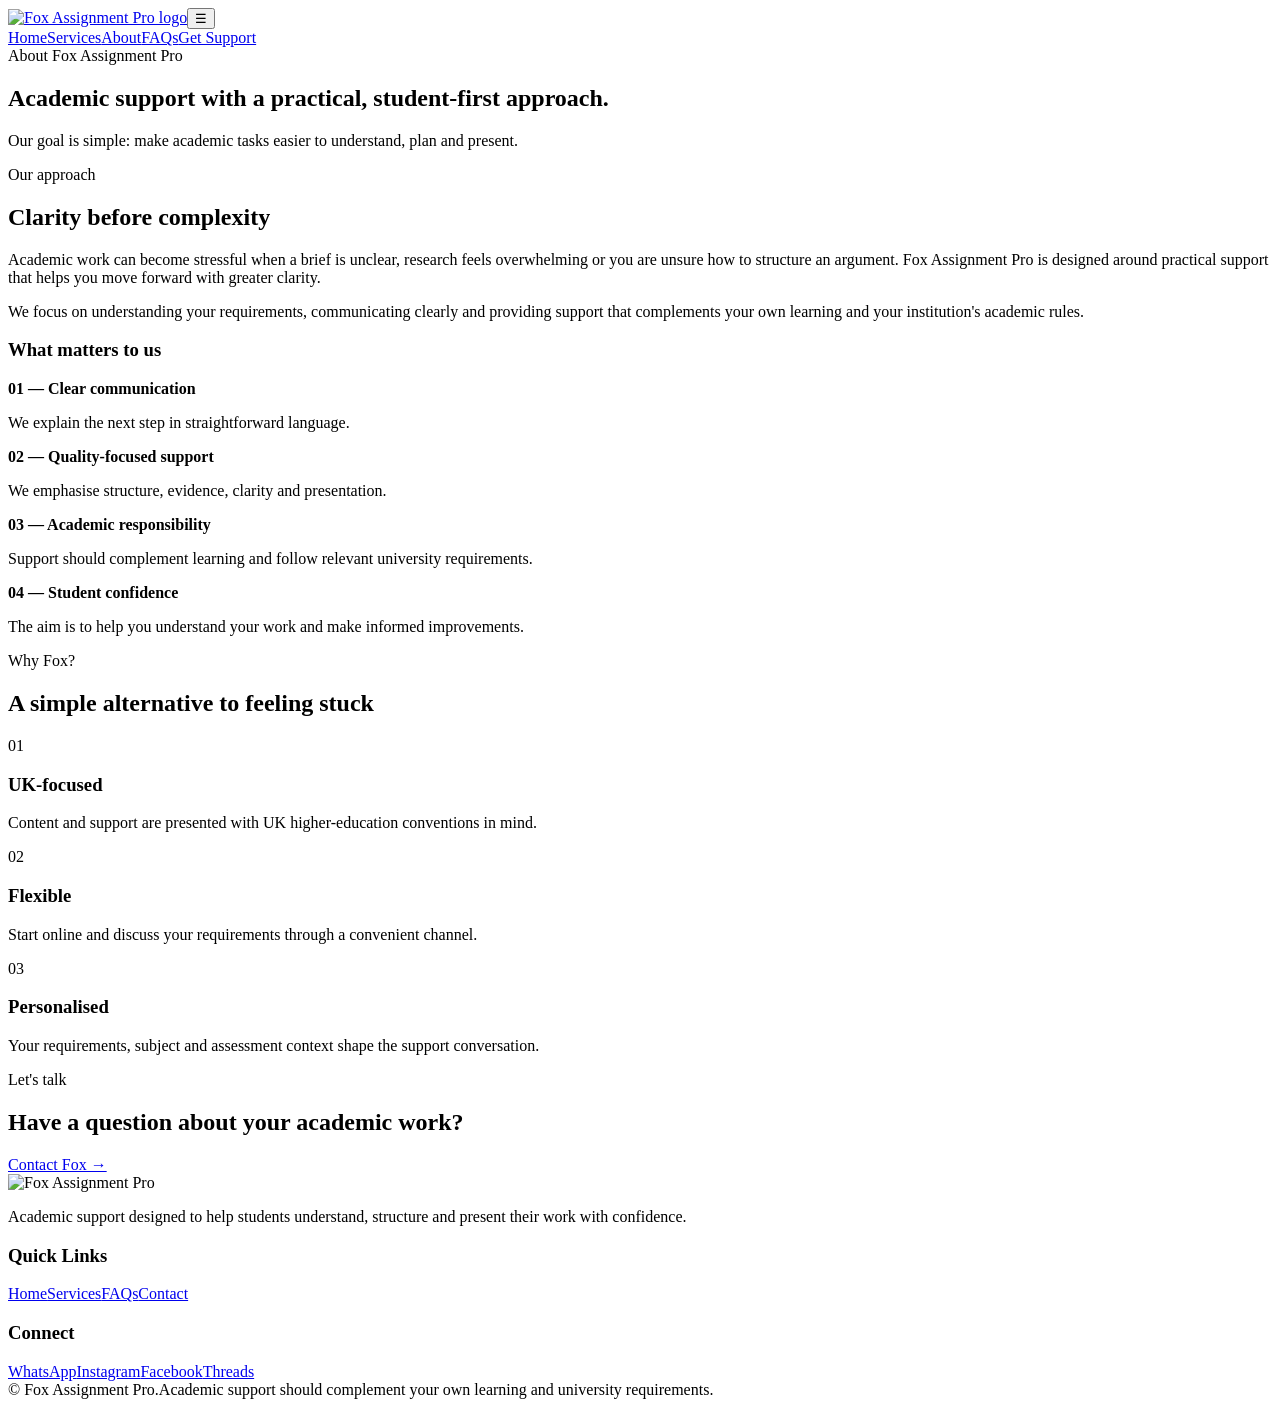
==== about.html @ f46fe5ba "Add files via upload" ====
<!DOCTYPE html>
<html lang="en-GB">
<head><meta charset="UTF-8"><meta name="viewport" content="width=device-width, initial-scale=1.0"><meta name="description" content="About Fox Assignment Pro."><title>About | Fox Assignment Pro</title><link rel="stylesheet" href="css/style.css"></head>
<body>
<header class="site-header"><div class="container nav-wrap"><a class="brand" href="index.html"><img src="images/logo.png" alt="Fox Assignment Pro logo"></a><button class="menu-toggle" aria-label="Open navigation" aria-expanded="false">☰</button><nav class="nav"><a href="index.html">Home</a><a href="services.html">Services</a><a class="active" href="about.html">About</a><a href="faq.html">FAQs</a><a class="nav-cta" href="contact.html">Get Support</a></nav></div></header>
<main>
<section class="page-hero"><div class="container"><span class="eyebrow">About Fox Assignment Pro</span><h1>Academic support with a practical, student-first approach.</h1><p>Our goal is simple: make academic tasks easier to understand, plan and present.</p></div></section>
<section class="section section-light"><div class="container two-col about-copy"><div><span class="eyebrow">Our approach</span><h2>Clarity before complexity</h2><p>Academic work can become stressful when a brief is unclear, research feels overwhelming or you are unsure how to structure an argument. Fox Assignment Pro is designed around practical support that helps you move forward with greater clarity.</p><p>We focus on understanding your requirements, communicating clearly and providing support that complements your own learning and your institution's academic rules.</p></div><div class="values-card"><h3>What matters to us</h3><div><strong>01 — Clear communication</strong><p>We explain the next step in straightforward language.</p></div><div><strong>02 — Quality-focused support</strong><p>We emphasise structure, evidence, clarity and presentation.</p></div><div><strong>03 — Academic responsibility</strong><p>Support should complement learning and follow relevant university requirements.</p></div><div><strong>04 — Student confidence</strong><p>The aim is to help you understand your work and make informed improvements.</p></div></div></div></section>
<section class="section"><div class="container"><div class="section-heading center"><span class="eyebrow">Why Fox?</span><h2>A simple alternative to feeling stuck</h2></div><div class="feature-grid"><div><span>01</span><h3>UK-focused</h3><p>Content and support are presented with UK higher-education conventions in mind.</p></div><div><span>02</span><h3>Flexible</h3><p>Start online and discuss your requirements through a convenient channel.</p></div><div><span>03</span><h3>Personalised</h3><p>Your requirements, subject and assessment context shape the support conversation.</p></div></div></div></section>
<section class="cta-section"><div class="container cta-inner"><div><span class="eyebrow">Let's talk</span><h2>Have a question about your academic work?</h2></div><a class="btn btn-light" href="contact.html">Contact Fox →</a></div></section>
</main>
<footer class="footer"><div class="container footer-grid"><div><img class="footer-logo" src="images/logo.png" alt="Fox Assignment Pro"><p>Academic support designed to help students understand, structure and present their work with confidence.</p></div><div><h3>Quick Links</h3><a href="index.html">Home</a><a href="services.html">Services</a><a href="faq.html">FAQs</a><a href="contact.html">Contact</a></div><div><h3>Connect</h3><a href="https://wa.me/447916691104" target="_blank" rel="noopener">WhatsApp</a><a href="https://www.instagram.com/foxassignmentpro1/" target="_blank" rel="noopener">Instagram</a><a href="https://www.facebook.com/profile.php?id=61591156565168&sk=about" target="_blank" rel="noopener">Facebook</a><a href="https://www.threads.com/@foxassignmentpro1" target="_blank" rel="noopener">Threads</a></div></div><div class="container footer-bottom"><span>© <span id="year"></span> Fox Assignment Pro.</span><span>Academic support should complement your own learning and university requirements.</span></div></footer>
<script src="js/script.js"></script></body></html>
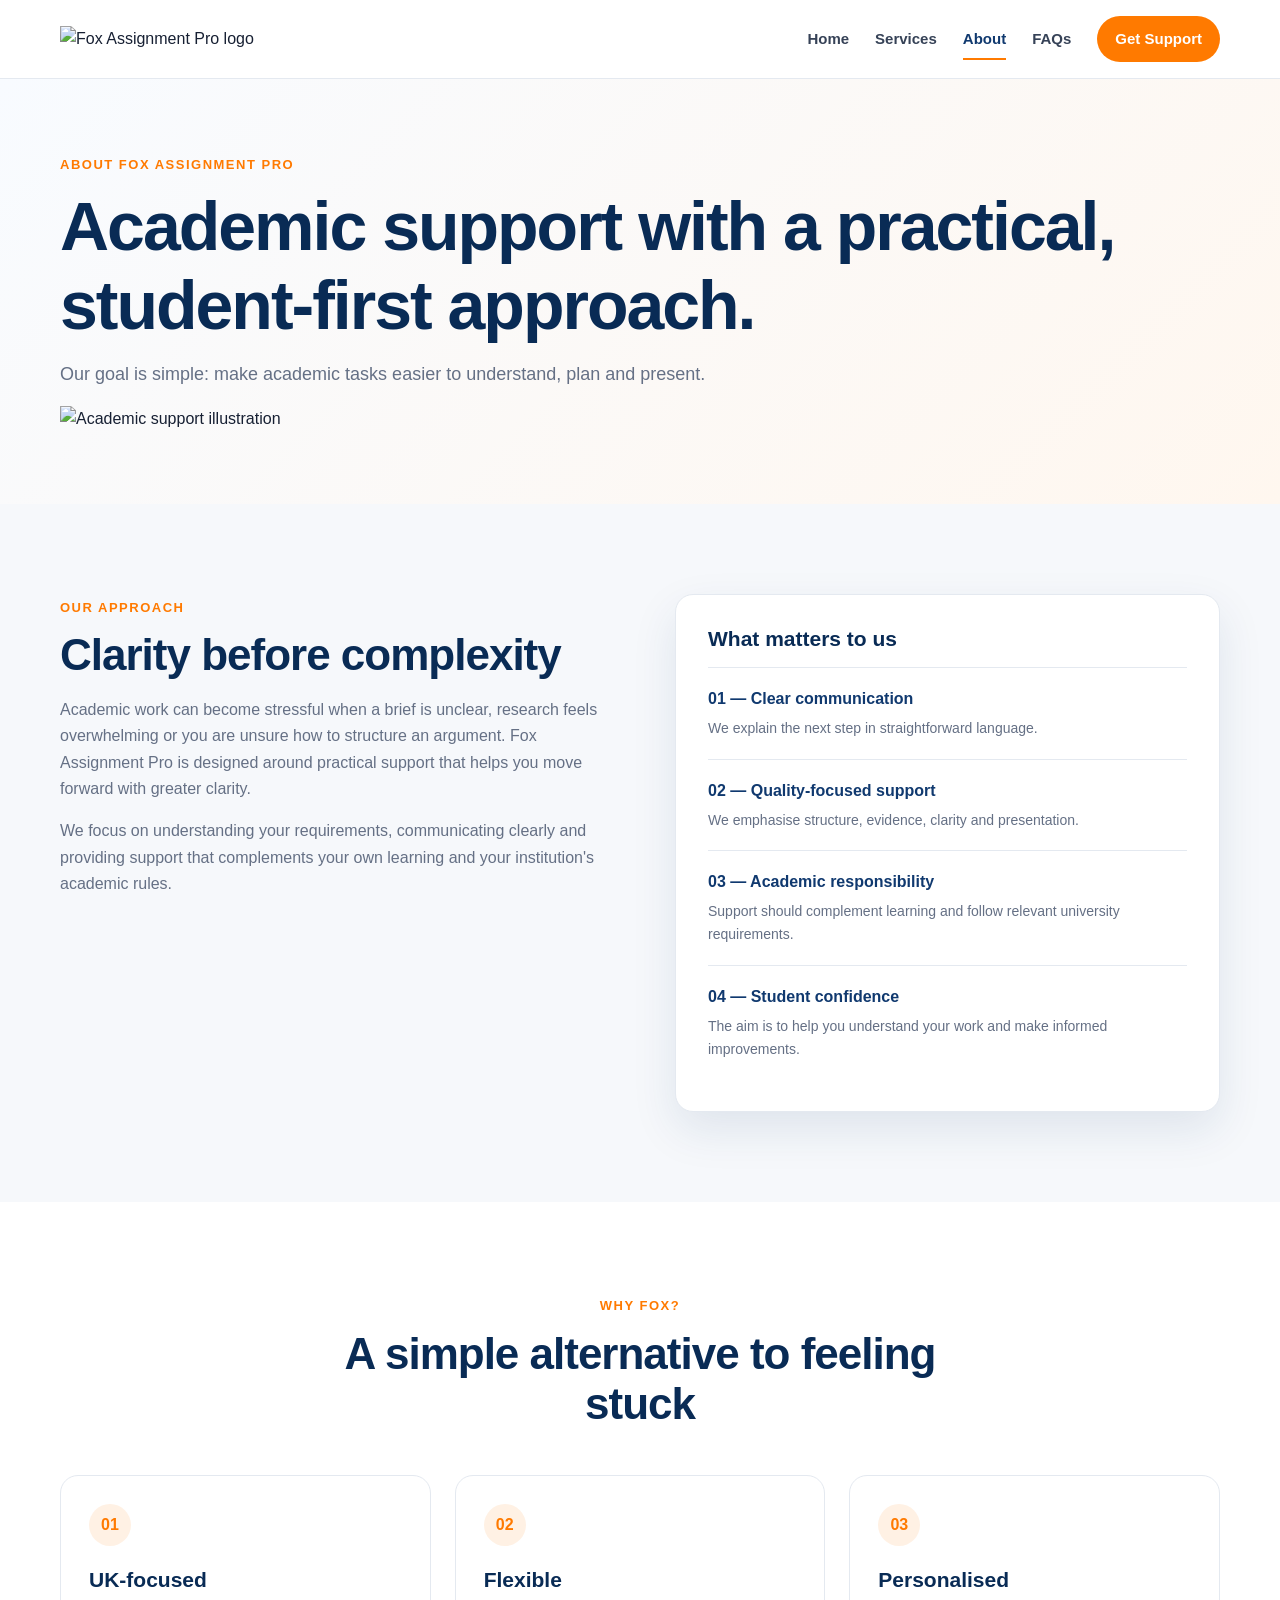
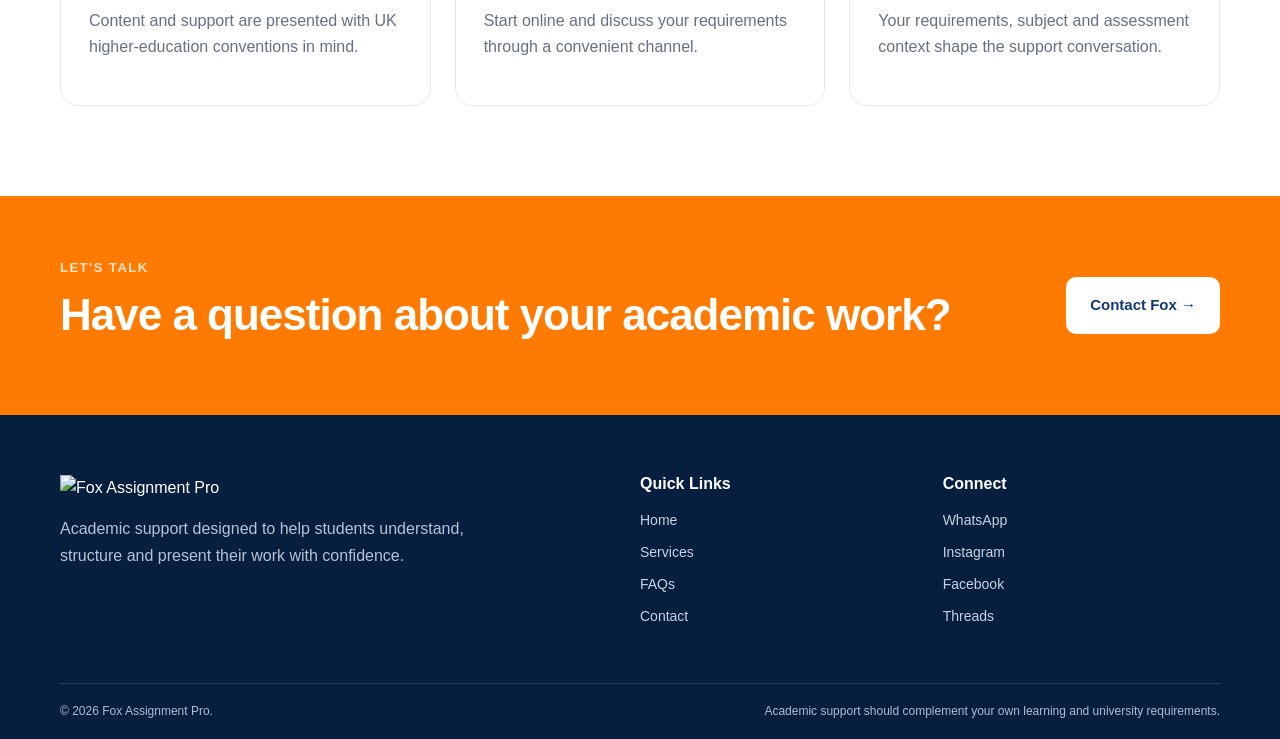
==== commit acd239f8: "Update about.html" ====
--- a/about.html
+++ b/about.html
@@ -4,10 +4,10 @@
 <body>
 <header class="site-header"><div class="container nav-wrap"><a class="brand" href="index.html"><img src="images/logo.png" alt="Fox Assignment Pro logo"></a><button class="menu-toggle" aria-label="Open navigation" aria-expanded="false">☰</button><nav class="nav"><a href="index.html">Home</a><a href="services.html">Services</a><a class="active" href="about.html">About</a><a href="faq.html">FAQs</a><a class="nav-cta" href="contact.html">Get Support</a></nav></div></header>
 <main>
-<section class="page-hero"><div class="container"><span class="eyebrow">About Fox Assignment Pro</span><h1>Academic support with a practical, student-first approach.</h1><p>Our goal is simple: make academic tasks easier to understand, plan and present.</p></div></section>
+<section class="page-hero"><div class="container page-hero-grid"><div><span class="eyebrow">About Fox Assignment Pro</span><h1>Academic support with a practical, student-first approach.</h1><p>Our goal is simple: make academic tasks easier to understand, plan and present.</p></div><div class="hero-visual"><img src="images/about-hero.jpg" alt="Academic support illustration"></div></div></section>
 <section class="section section-light"><div class="container two-col about-copy"><div><span class="eyebrow">Our approach</span><h2>Clarity before complexity</h2><p>Academic work can become stressful when a brief is unclear, research feels overwhelming or you are unsure how to structure an argument. Fox Assignment Pro is designed around practical support that helps you move forward with greater clarity.</p><p>We focus on understanding your requirements, communicating clearly and providing support that complements your own learning and your institution's academic rules.</p></div><div class="values-card"><h3>What matters to us</h3><div><strong>01 — Clear communication</strong><p>We explain the next step in straightforward language.</p></div><div><strong>02 — Quality-focused support</strong><p>We emphasise structure, evidence, clarity and presentation.</p></div><div><strong>03 — Academic responsibility</strong><p>Support should complement learning and follow relevant university requirements.</p></div><div><strong>04 — Student confidence</strong><p>The aim is to help you understand your work and make informed improvements.</p></div></div></div></section>
 <section class="section"><div class="container"><div class="section-heading center"><span class="eyebrow">Why Fox?</span><h2>A simple alternative to feeling stuck</h2></div><div class="feature-grid"><div><span>01</span><h3>UK-focused</h3><p>Content and support are presented with UK higher-education conventions in mind.</p></div><div><span>02</span><h3>Flexible</h3><p>Start online and discuss your requirements through a convenient channel.</p></div><div><span>03</span><h3>Personalised</h3><p>Your requirements, subject and assessment context shape the support conversation.</p></div></div></div></section>
 <section class="cta-section"><div class="container cta-inner"><div><span class="eyebrow">Let's talk</span><h2>Have a question about your academic work?</h2></div><a class="btn btn-light" href="contact.html">Contact Fox →</a></div></section>
 </main>
 <footer class="footer"><div class="container footer-grid"><div><img class="footer-logo" src="images/logo.png" alt="Fox Assignment Pro"><p>Academic support designed to help students understand, structure and present their work with confidence.</p></div><div><h3>Quick Links</h3><a href="index.html">Home</a><a href="services.html">Services</a><a href="faq.html">FAQs</a><a href="contact.html">Contact</a></div><div><h3>Connect</h3><a href="https://wa.me/447916691104" target="_blank" rel="noopener">WhatsApp</a><a href="https://www.instagram.com/foxassignmentpro1/" target="_blank" rel="noopener">Instagram</a><a href="https://www.facebook.com/profile.php?id=61591156565168&sk=about" target="_blank" rel="noopener">Facebook</a><a href="https://www.threads.com/@foxassignmentpro1" target="_blank" rel="noopener">Threads</a></div></div><div class="container footer-bottom"><span>© <span id="year"></span> Fox Assignment Pro.</span><span>Academic support should complement your own learning and university requirements.</span></div></footer>
-<script src="js/script.js"></script></body></html>+<script src="js/script.js"></script></body></html>
--- a/css/style.css
+++ b/css/style.css
@@ -0,0 +1,145 @@
+:root{
+  --navy:#10396f;
+  --navy-dark:#092b55;
+  --orange:#ff7a00;
+  --orange-light:#fff1e4;
+  --text:#172033;
+  --muted:#657085;
+  --bg:#ffffff;
+  --light:#f6f8fb;
+  --border:#e4e9f0;
+  --shadow:0 18px 45px rgba(16,57,111,.10);
+  --radius:18px;
+  --container:1160px;
+}
+*{box-sizing:border-box}
+html{scroll-behavior:smooth}
+body{margin:0;font-family:Arial,Helvetica,sans-serif;color:var(--text);background:var(--bg);line-height:1.65}
+a{color:inherit;text-decoration:none}
+.container{width:min(var(--container),calc(100% - 40px));margin:auto}
+.site-header{position:sticky;top:0;z-index:50;background:rgba(255,255,255,.96);backdrop-filter:blur(10px);border-bottom:1px solid var(--border)}
+.nav-wrap{height:78px;display:flex;align-items:center;justify-content:space-between;gap:30px}
+.brand img{display:block;width:210px;height:auto;max-height:62px;object-fit:contain}
+.nav{display:flex;align-items:center;gap:26px;font-size:15px;font-weight:700}
+.nav a{color:#364257;position:relative}
+.nav a:hover,.nav a.active{color:var(--navy)}
+.nav a.active:after{content:"";position:absolute;left:0;right:0;bottom:-9px;height:2px;background:var(--orange)}
+.nav .nav-cta{padding:11px 18px;border-radius:999px;background:var(--orange);color:#fff}
+.nav .nav-cta:after{display:none}
+.menu-toggle{display:none;border:0;background:transparent;font-size:28px;color:var(--navy);cursor:pointer}
+.hero{padding:82px 0 70px;background:linear-gradient(135deg,#f8fbff 0%,#fff 60%,#fff7ef 100%)}
+.hero-grid{display:grid;grid-template-columns:1.15fr .85fr;gap:70px;align-items:center}
+.eyebrow{display:inline-block;color:var(--orange);font-size:13px;font-weight:800;letter-spacing:1.5px;text-transform:uppercase;margin-bottom:12px}
+h1,h2,h3{line-height:1.15;margin:0 0 16px;color:var(--navy-dark)}
+h1{font-size:clamp(42px,6vw,68px);letter-spacing:-2px}
+h1 span{color:var(--orange)}
+h2{font-size:clamp(30px,4vw,44px);letter-spacing:-1px}
+h3{font-size:21px}
+p{color:var(--muted);margin:0 0 16px}
+.hero-text{font-size:18px;max-width:690px}
+.hero-buttons{display:flex;gap:14px;flex-wrap:wrap;margin:28px 0 34px}
+.btn{display:inline-flex;align-items:center;justify-content:center;border-radius:10px;padding:14px 22px;font-weight:800;border:2px solid transparent;cursor:pointer;font-size:15px}
+.btn-primary{background:var(--orange);color:#fff}
+.btn-primary:hover{background:#e96e00}
+.btn-secondary{border-color:var(--navy);color:var(--navy);background:#fff}
+.btn-secondary:hover{background:var(--navy);color:#fff}
+.btn-light{background:#fff;color:var(--navy)}
+.trust-row{display:flex;gap:30px;flex-wrap:wrap}
+.trust-row div{display:flex;flex-direction:column}
+.trust-row strong{font-size:14px;color:var(--navy)}
+.trust-row span{font-size:12px;color:var(--muted)}
+.hero-card{background:#fff;border:1px solid var(--border);border-radius:24px;padding:36px;box-shadow:var(--shadow);position:relative;overflow:hidden}
+.hero-card:before{content:"";position:absolute;right:-80px;top:-90px;width:220px;height:220px;border-radius:50%;background:var(--orange-light)}
+.fox-badge{position:relative;display:inline-flex;background:var(--navy);color:#fff;border-radius:12px;padding:8px 13px;font-weight:900;letter-spacing:2px;margin-bottom:20px}
+.hero-card h2{font-size:31px;max-width:390px}
+.card-link{display:inline-block;font-weight:800;color:var(--orange);margin:10px 0 22px}
+.mini-list{display:grid;gap:12px;border-top:1px solid var(--border);padding-top:20px}
+.mini-list span{font-size:14px;font-weight:700;color:#3d485c}
+.section{padding:90px 0}
+.section-light{background:var(--light)}
+.section-heading{max-width:700px;margin-bottom:45px}
+.section-heading.center{text-align:center;margin-left:auto;margin-right:auto}
+.section-heading p{font-size:17px}
+.service-grid{display:grid;grid-template-columns:repeat(3,1fr);gap:22px}
+.service-card{background:#fff;border:1px solid var(--border);padding:28px;border-radius:var(--radius);transition:.25s}
+.service-card:hover{transform:translateY(-5px);box-shadow:var(--shadow)}
+.icon,.detail-icon{font-size:34px;margin-bottom:18px}
+.service-card p{font-size:15px}
+.service-card a{font-weight:800;color:var(--orange);font-size:14px}
+.process{background:#fff}
+.process-grid{display:grid;grid-template-columns:repeat(3,1fr);gap:24px}
+.process-card{padding:30px;border:1px solid var(--border);border-radius:var(--radius);background:#fff}
+.process-card>span,.feature-grid>div>span{display:inline-flex;width:42px;height:42px;align-items:center;justify-content:center;border-radius:50%;background:var(--orange-light);color:var(--orange);font-weight:900;margin-bottom:22px}
+.subjects{background:var(--navy);color:#fff}
+.subjects h2,.subjects p{color:#fff}
+.subjects p{opacity:.8}
+.two-col{display:grid;grid-template-columns:1fr 1fr;gap:70px;align-items:center}
+.subject-list{display:grid;grid-template-columns:1fr 1fr;gap:12px}
+.subject-list span{background:rgba(255,255,255,.09);border:1px solid rgba(255,255,255,.15);padding:14px 16px;border-radius:10px;font-weight:700;font-size:14px}
+.cta-section{padding:58px 0;background:var(--orange)}
+.cta-inner{display:flex;align-items:center;justify-content:space-between;gap:30px}
+.cta-inner h2,.cta-inner p{color:#fff}
+.cta-inner .eyebrow{color:#fff;opacity:.8}
+.page-hero{padding:72px 0;background:linear-gradient(135deg,#f8fbff,#fff7ef)}
+.page-hero p{font-size:18px;max-width:700px}
+.service-detail-grid{display:grid;grid-template-columns:repeat(2,1fr);gap:24px}
+.detail-card{background:#fff;border:1px solid var(--border);border-radius:var(--radius);padding:34px;box-shadow:0 8px 25px rgba(0,0,0,.03)}
+.detail-card ul{margin:20px 0 0;padding-left:20px;color:#465267}
+.detail-card li{margin:7px 0}
+.about-copy{align-items:start}
+.values-card{background:#fff;border:1px solid var(--border);border-radius:var(--radius);padding:32px;box-shadow:var(--shadow)}
+.values-card>div{padding:18px 0;border-top:1px solid var(--border)}
+.values-card strong{color:var(--navy)}
+.values-card p{font-size:14px;margin:5px 0 0}
+.feature-grid{display:grid;grid-template-columns:repeat(3,1fr);gap:24px}
+.feature-grid>div{border:1px solid var(--border);border-radius:var(--radius);padding:28px}
+.faq-list{max-width:850px}
+details{background:#fff;border:1px solid var(--border);border-radius:14px;margin-bottom:14px;padding:0 22px}
+summary{cursor:pointer;padding:22px 0;font-weight:800;color:var(--navy);list-style:none}
+summary::-webkit-details-marker{display:none}
+summary:after{content:"+";float:right;color:var(--orange);font-size:24px}
+details[open] summary:after{content:"−"}
+details p{padding:0 0 22px;margin:0}
+.contact-grid{display:grid;grid-template-columns:.85fr 1.15fr;gap:60px;align-items:start}
+.contact-info h2,.form-card h2{font-size:34px}
+.contact-method{border-top:1px solid var(--border);padding:16px 0;display:flex;justify-content:space-between;gap:20px}
+.contact-method strong{color:var(--navy)}
+.contact-method a{color:var(--orange);font-weight:700}
+.form-card{background:#fff;border:1px solid var(--border);border-radius:var(--radius);padding:32px;box-shadow:var(--shadow)}
+.form-card label{display:block;font-size:14px;font-weight:800;color:var(--navy);margin:15px 0 7px}
+.form-card input,.form-card select,.form-card textarea{width:100%;padding:13px 14px;border:1px solid #d5dce6;border-radius:9px;font:inherit;background:#fff;color:var(--text)}
+.form-card input:focus,.form-card select:focus,.form-card textarea:focus{outline:2px solid rgba(255,122,0,.2);border-color:var(--orange)}
+.form-card button{margin-top:20px;width:100%}
+.small{font-size:13px}
+.footer{background:#071f3e;color:#fff;padding:60px 0 0}
+.footer-grid{display:grid;grid-template-columns:1.5fr .7fr .8fr;gap:60px;padding-bottom:45px}
+.footer-logo{width:220px;max-height:80px;object-fit:contain;object-position:left center;margin-bottom:15px}
+.footer p{color:#b7c3d4;max-width:430px}
+.footer h3{color:#fff;font-size:16px}
+.footer a{display:block;color:#c8d1de;margin:9px 0;font-size:14px}
+.footer a:hover{color:#fff}
+.footer-bottom{border-top:1px solid rgba(255,255,255,.12);padding:18px 0;display:flex;justify-content:space-between;gap:20px;color:#aebbd0;font-size:12px}
+@media(max-width:900px){
+  .menu-toggle{display:block}
+  .nav{display:none;position:absolute;left:20px;right:20px;top:78px;background:#fff;border:1px solid var(--border);border-radius:14px;padding:18px;box-shadow:var(--shadow);flex-direction:column;align-items:stretch;gap:12px}
+  .nav.open{display:flex}
+  .nav a{padding:9px}
+  .nav a.active:after{display:none}
+  .hero-grid,.two-col,.contact-grid{grid-template-columns:1fr}
+  .service-grid,.process-grid,.feature-grid{grid-template-columns:1fr 1fr}
+  .hero{padding-top:60px}
+  .cta-inner{align-items:flex-start;flex-direction:column}
+}
+@media(max-width:620px){
+  .container{width:min(var(--container),calc(100% - 28px))}
+  .brand img{width:175px}
+  .service-grid,.process-grid,.feature-grid,.service-detail-grid{grid-template-columns:1fr}
+  .subject-list{grid-template-columns:1fr}
+  .section{padding:65px 0}
+  .hero{padding:48px 0 55px}
+  h1{font-size:42px}
+  .hero-card{padding:26px}
+  .trust-row{gap:18px}
+  .footer-grid{grid-template-columns:1fr;gap:30px}
+  .footer-bottom{flex-direction:column}
+}
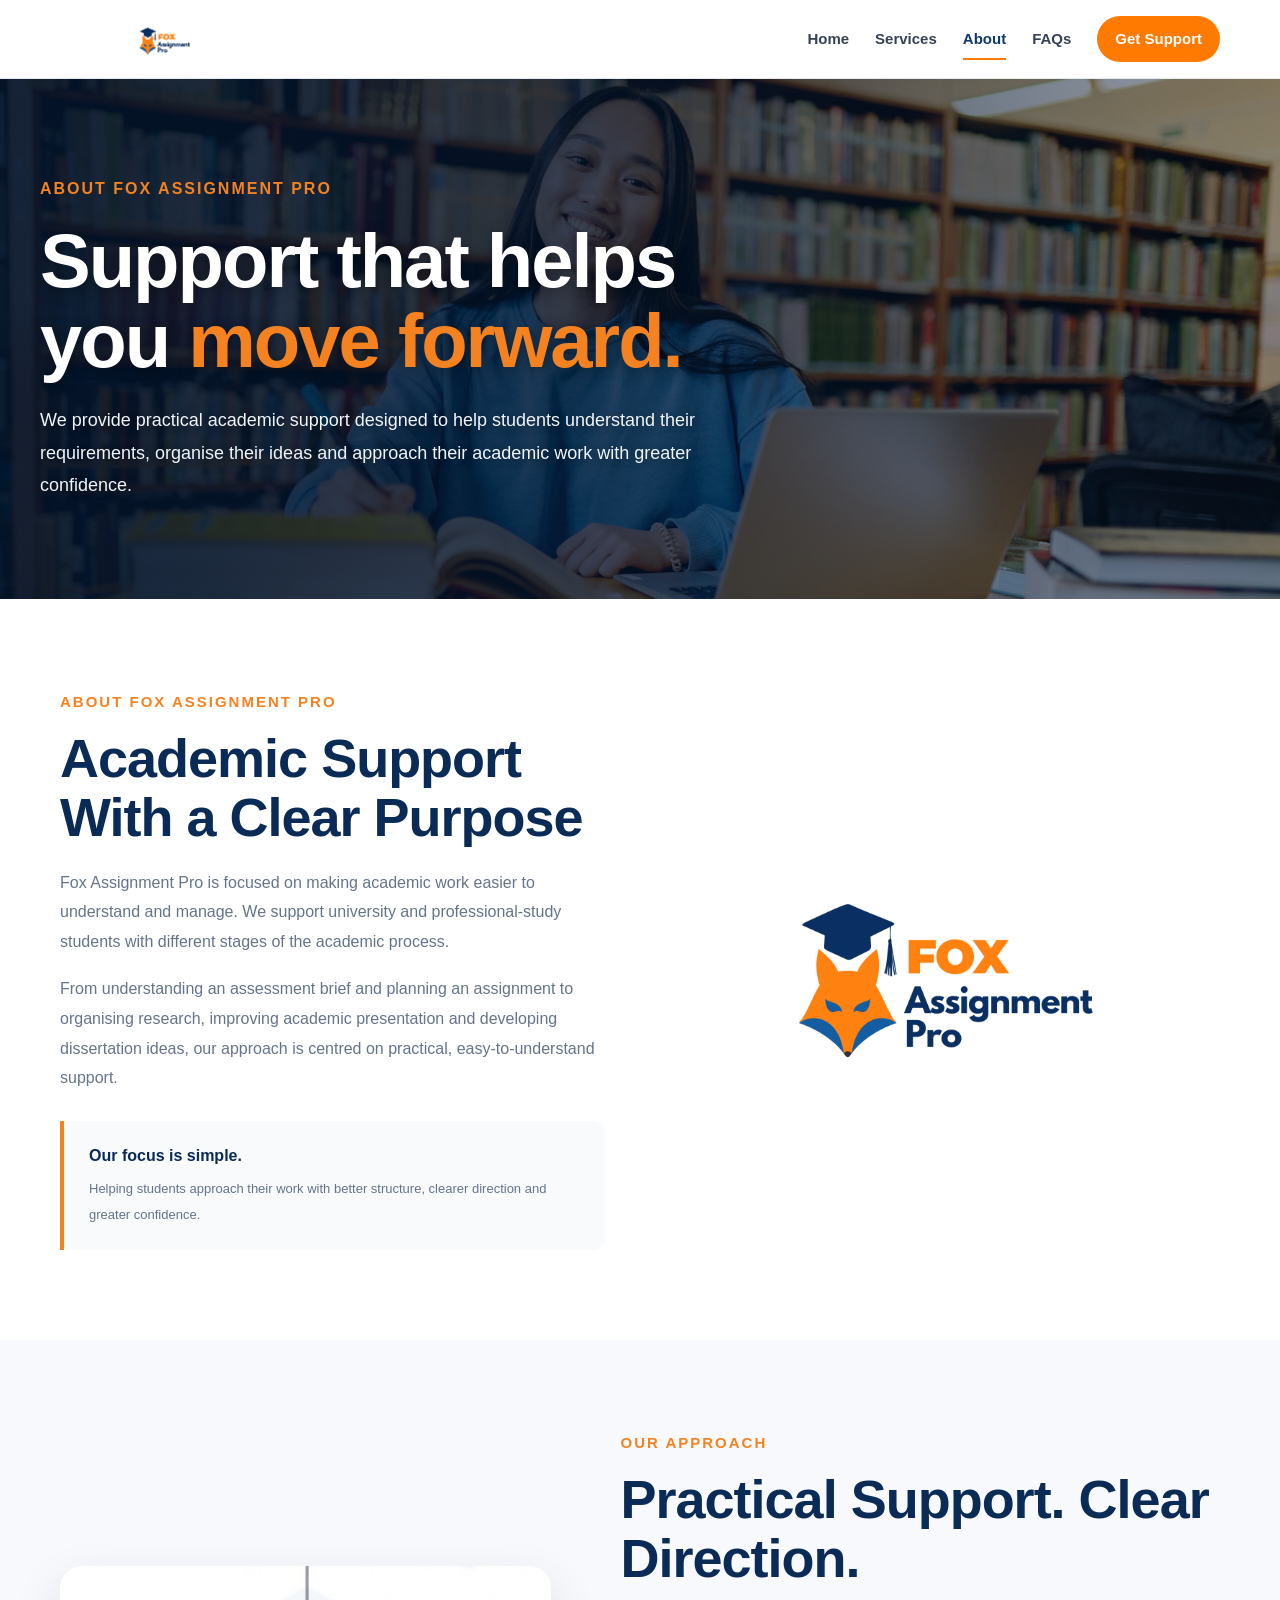
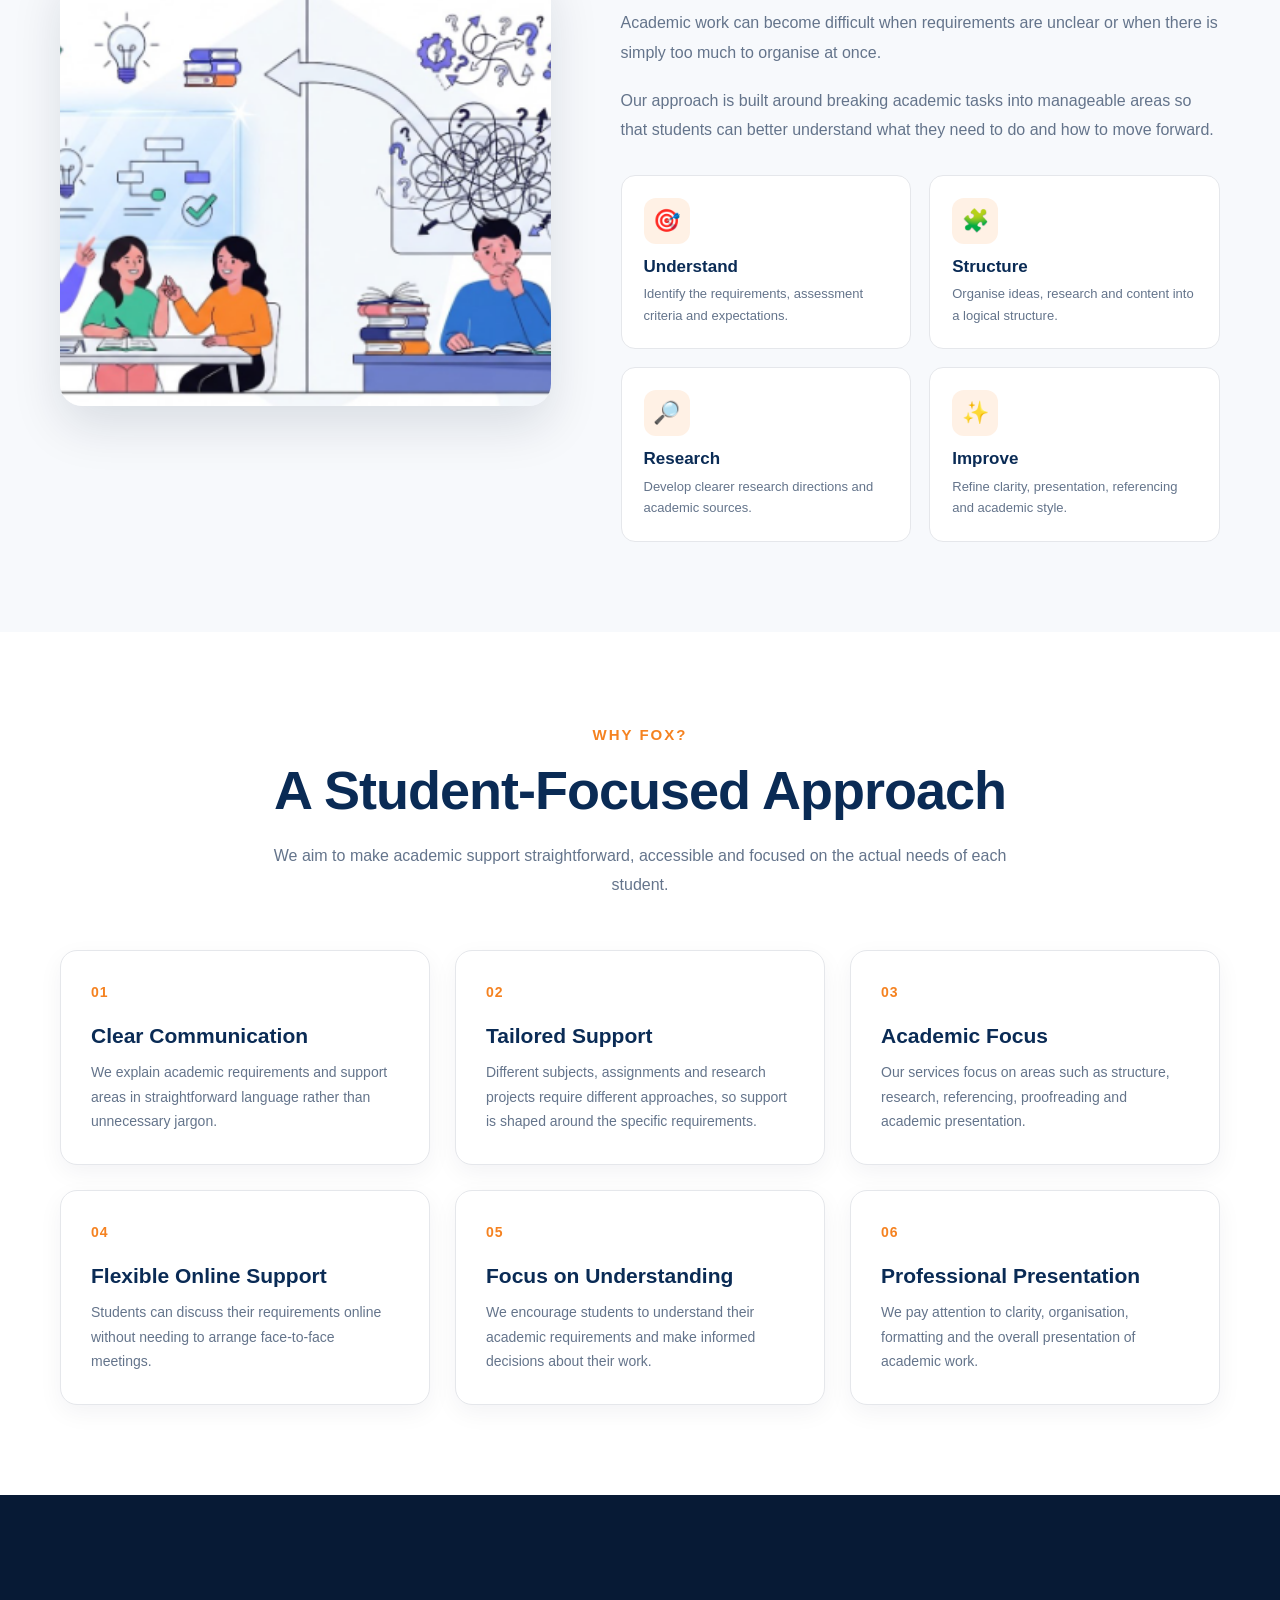
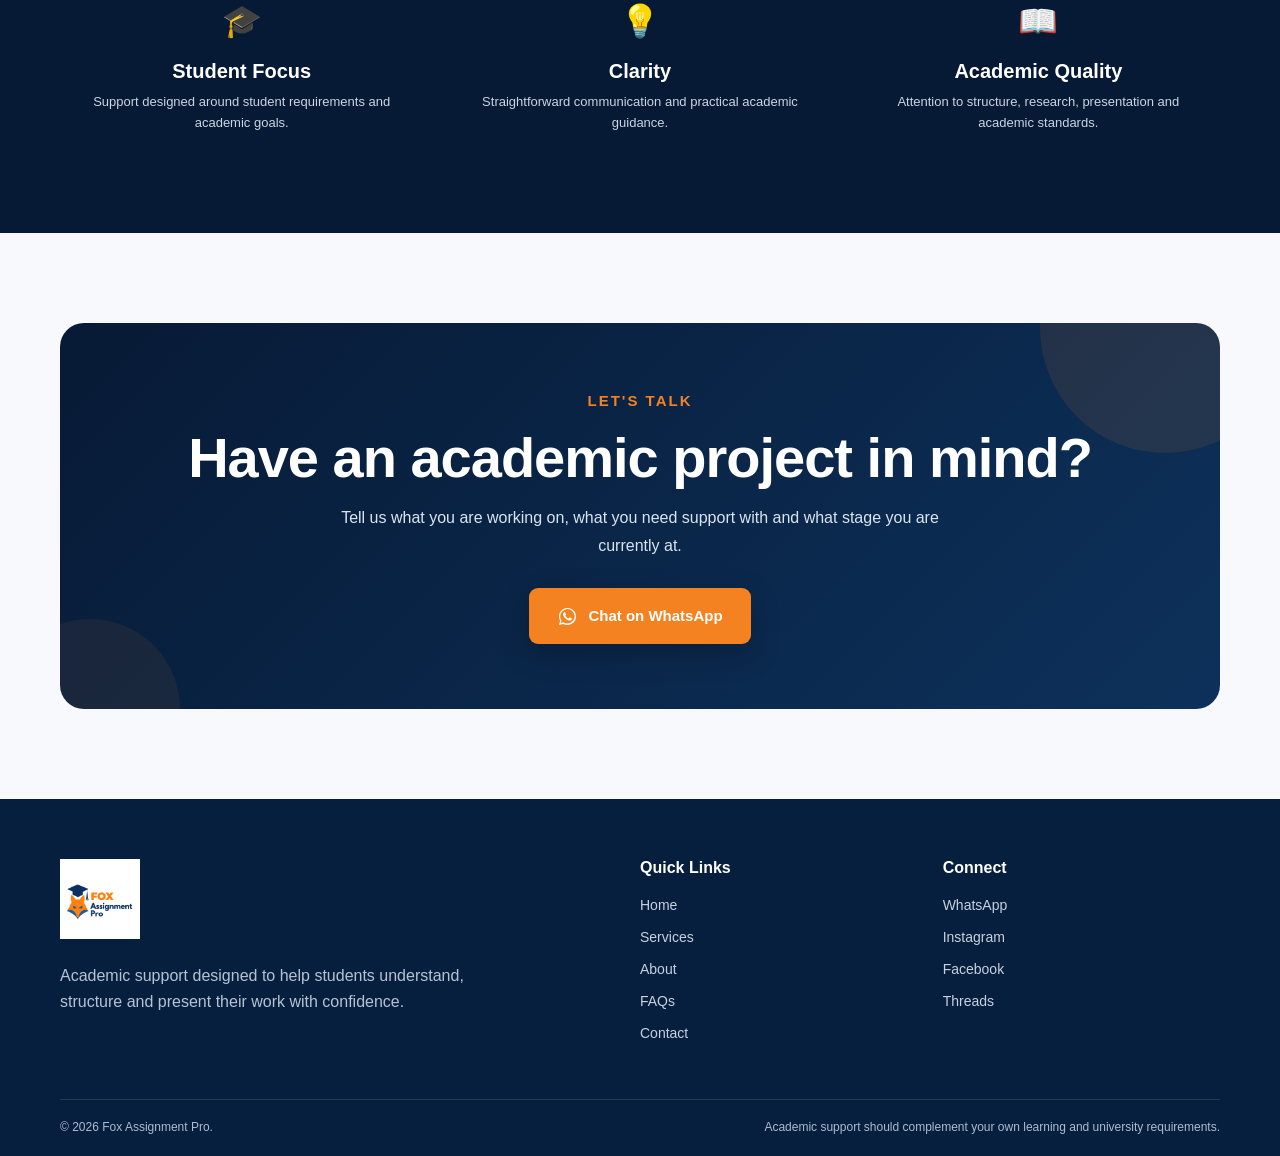
==== commit 6c76d37f: "Update about.html" ====
--- a/about.html
+++ b/about.html
@@ -1,13 +1,2028 @@
 <!DOCTYPE html>
 <html lang="en-GB">
-<head><meta charset="UTF-8"><meta name="viewport" content="width=device-width, initial-scale=1.0"><meta name="description" content="About Fox Assignment Pro."><title>About | Fox Assignment Pro</title><link rel="stylesheet" href="css/style.css"></head>
+
+<head>
+
+    <meta charset="UTF-8">
+
+    <meta name="viewport"
+        content="width=device-width, initial-scale=1.0">
+
+    <meta name="description"
+        content="Learn more about Fox Assignment Pro, our academic support approach and how we help students approach assignments, research and dissertations with greater clarity and confidence.">
+
+    <title>About Us | Fox Assignment Pro</title>
+
+    <link rel="stylesheet"
+        href="css/style.css">
+
+
+    <style>
+
+        /* =====================================================
+           ABOUT HERO
+        ===================================================== */
+
+        .about-hero {
+
+            position: relative;
+
+            min-height: 520px;
+
+            display: flex;
+
+            align-items: center;
+
+            padding: 90px 20px;
+
+            overflow: hidden;
+
+            color: #ffffff;
+
+            background-image:
+
+                linear-gradient(
+                    90deg,
+                    rgba(3, 20, 43, 0.91) 0%,
+                    rgba(3, 20, 43, 0.76) 45%,
+                    rgba(3, 20, 43, 0.40) 100%
+                ),
+
+                url("about-hero.jpg");
+
+            background-size: cover;
+
+            background-position: center;
+
+            background-repeat: no-repeat;
+
+        }
+
+
+        .about-hero-container {
+
+            position: relative;
+
+            z-index: 2;
+
+            width: 100%;
+
+            max-width: 1200px;
+
+            margin: 0 auto;
+
+        }
+
+
+        .about-hero-content {
+
+            max-width: 760px;
+
+        }
+
+
+        .about-hero-label {
+
+            display: inline-block;
+
+            color: #f58220;
+
+            font-size: 16px;
+
+            font-weight: 900;
+
+            text-transform: uppercase;
+
+            letter-spacing: 2px;
+
+            margin-bottom: 18px;
+
+        }
+
+
+        .about-hero h1 {
+
+            margin: 0;
+
+            color: #ffffff;
+
+            font-size:
+                clamp(48px, 7vw, 76px);
+
+            line-height: 1.05;
+
+            font-weight: 800;
+
+            letter-spacing: -2px;
+
+            text-shadow:
+                0 3px 15px rgba(0,0,0,0.35);
+
+        }
+
+
+        .about-hero h1 span {
+
+            color: #f58220;
+
+        }
+
+
+        .about-hero-text {
+
+            max-width: 680px;
+
+            margin:
+                24px 0 0;
+
+            color: #f1f5f9;
+
+            font-size: 18px;
+
+            line-height: 1.8;
+
+            text-shadow:
+                0 2px 8px rgba(0,0,0,0.25);
+
+        }
+
+
+        /* =====================================================
+           SECTION HEADINGS
+        ===================================================== */
+
+        .about-section-label {
+
+            display: inline-block;
+
+            color: #f58220;
+
+            font-size: 15px;
+
+            font-weight: 900;
+
+            text-transform: uppercase;
+
+            letter-spacing: 2px;
+
+            margin-bottom: 14px;
+
+        }
+
+
+        .about-section-title {
+
+            margin:
+                0 0 20px;
+
+            color: #0a2b55;
+
+            font-size:
+                clamp(38px, 5vw, 54px);
+
+            line-height: 1.1;
+
+            font-weight: 800;
+
+            letter-spacing: -1px;
+
+        }
+
+
+        .about-section-text {
+
+            color: #64748b;
+
+            font-size: 16px;
+
+            line-height: 1.85;
+
+            margin:
+                0 0 18px;
+
+        }
+
+
+        /* =====================================================
+           ABOUT INTRO
+        ===================================================== */
+
+        .about-intro {
+
+            background: #ffffff;
+
+        }
+
+
+        .about-intro-layout {
+
+            display: grid;
+
+            grid-template-columns:
+                1fr 1fr;
+
+            gap: 70px;
+
+            align-items: center;
+
+        }
+
+
+        .about-intro-content {
+
+            max-width: 620px;
+
+        }
+
+
+        .about-intro-highlight {
+
+            margin-top: 28px;
+
+            padding:
+                22px 25px;
+
+            border-left:
+                4px solid #f58220;
+
+            background: #f8fafc;
+
+            border-radius: 0 12px 12px 0;
+
+        }
+
+
+        .about-intro-highlight strong {
+
+            display: block;
+
+            color: #0a2b55;
+
+            font-size: 16px;
+
+            margin-bottom: 6px;
+
+        }
+
+
+        .about-intro-highlight span {
+
+            color: #64748b;
+
+            font-size: 13px;
+
+            line-height: 1.6;
+
+        }
+
+
+        /* =====================================================
+           OUR APPROACH
+        ===================================================== */
+
+        .about-approach {
+
+            background: #f7f9fc;
+
+        }
+
+
+        .about-approach-layout {
+
+            display: grid;
+
+            grid-template-columns:
+                0.9fr 1.1fr;
+
+            gap: 70px;
+
+            align-items: center;
+
+        }
+
+
+        .about-approach-image-wrap {
+
+            position: relative;
+
+        }
+
+
+        .about-approach-image {
+
+            width: 100%;
+
+            height: 440px;
+
+            object-fit: cover;
+
+            border-radius: 22px;
+
+            display: block;
+
+            box-shadow:
+                0 20px 50px
+                rgba(7, 26, 53, 0.12);
+
+        }
+
+
+        .about-approach-content {
+
+            max-width: 650px;
+
+        }
+
+
+        .approach-points {
+
+            display: grid;
+
+            grid-template-columns:
+                1fr 1fr;
+
+            gap: 18px;
+
+            margin-top: 30px;
+
+        }
+
+
+        .approach-point {
+
+            background: #ffffff;
+
+            padding: 22px;
+
+            border-radius: 14px;
+
+            border:
+                1px solid #e5e7eb;
+
+            transition:
+                all 0.3s ease;
+
+        }
+
+
+        .approach-point:hover {
+
+            transform:
+                translateY(-4px);
+
+            box-shadow:
+                0 12px 30px
+                rgba(7, 26, 53, 0.08);
+
+        }
+
+
+        .approach-icon {
+
+            width: 46px;
+
+            height: 46px;
+
+            display: flex;
+
+            align-items: center;
+
+            justify-content: center;
+
+            background: #fff1e5;
+
+            border-radius: 12px;
+
+            font-size: 22px;
+
+            margin-bottom: 13px;
+
+        }
+
+
+        .approach-point h3 {
+
+            margin:
+                0 0 7px;
+
+            color: #0a2b55;
+
+            font-size: 17px;
+
+        }
+
+
+        .approach-point p {
+
+            margin: 0;
+
+            color: #64748b;
+
+            font-size: 13px;
+
+            line-height: 1.65;
+
+        }
+
+
+        /* =====================================================
+           WHY FOX
+        ===================================================== */
+
+        .why-fox {
+
+            background: #ffffff;
+
+        }
+
+
+        .why-fox-header {
+
+            max-width: 760px;
+
+            margin:
+                0 auto 50px;
+
+            text-align: center;
+
+        }
+
+
+        .why-fox-grid {
+
+            display: grid;
+
+            grid-template-columns:
+                repeat(3, 1fr);
+
+            gap: 25px;
+
+        }
+
+
+        .why-fox-card {
+
+            background: #ffffff;
+
+            border:
+                1px solid #e5e7eb;
+
+            border-radius: 17px;
+
+            padding: 30px;
+
+            box-shadow:
+                0 8px 25px
+                rgba(7, 26, 53, 0.05);
+
+            transition:
+                all 0.3s ease;
+
+        }
+
+
+        .why-fox-card:hover {
+
+            transform:
+                translateY(-6px);
+
+            box-shadow:
+                0 18px 40px
+                rgba(7, 26, 53, 0.11);
+
+        }
+
+
+        .why-fox-number {
+
+            color: #f58220;
+
+            font-size: 14px;
+
+            font-weight: 900;
+
+            letter-spacing: 1px;
+
+            margin-bottom: 18px;
+
+        }
+
+
+        .why-fox-card h3 {
+
+            color: #0a2b55;
+
+            font-size: 21px;
+
+            line-height: 1.3;
+
+            margin:
+                0 0 11px;
+
+        }
+
+
+        .why-fox-card p {
+
+            color: #64748b;
+
+            font-size: 14px;
+
+            line-height: 1.75;
+
+            margin: 0;
+
+        }
+
+
+        /* =====================================================
+           OUR VALUES STRIP
+        ===================================================== */
+
+        .about-values {
+
+            background:
+                #071a35;
+
+            color: #ffffff;
+
+        }
+
+
+        .about-values-grid {
+
+            display: grid;
+
+            grid-template-columns:
+                repeat(3, 1fr);
+
+            gap: 35px;
+
+            text-align: center;
+
+        }
+
+
+        .about-value {
+
+            padding:
+                10px 20px;
+
+        }
+
+
+        .about-value-icon {
+
+            font-size: 32px;
+
+            margin-bottom: 12px;
+
+        }
+
+
+        .about-value h3 {
+
+            color: #ffffff;
+
+            font-size: 20px;
+
+            margin:
+                0 0 8px;
+
+        }
+
+
+        .about-value p {
+
+            color: #cbd5e1;
+
+            font-size: 13px;
+
+            line-height: 1.65;
+
+            margin: 0;
+
+        }
+
+
+        /* =====================================================
+           LET'S TALK
+        ===================================================== */
+
+        .about-contact {
+
+            background: #f7f9fc;
+
+        }
+
+
+        .about-contact-box {
+
+            position: relative;
+
+            overflow: hidden;
+
+            background:
+                linear-gradient(
+                    135deg,
+                    #071a35,
+                    #0d315b
+                );
+
+            border-radius: 24px;
+
+            padding:
+                65px 40px;
+
+            text-align: center;
+
+            color: #ffffff;
+
+        }
+
+
+        .about-contact-box::before {
+
+            content: "";
+
+            position: absolute;
+
+            width: 250px;
+
+            height: 250px;
+
+            border-radius: 50%;
+
+            background:
+                rgba(245, 130, 32, 0.10);
+
+            top: -120px;
+
+            right: -70px;
+
+        }
+
+
+        .about-contact-box::after {
+
+            content: "";
+
+            position: absolute;
+
+            width: 180px;
+
+            height: 180px;
+
+            border-radius: 50%;
+
+            background:
+                rgba(245, 130, 32, 0.07);
+
+            bottom: -90px;
+
+            left: -60px;
+
+        }
+
+
+        .about-contact-content {
+
+            position: relative;
+
+            z-index: 2;
+
+        }
+
+
+        .about-contact-label {
+
+            display: inline-block;
+
+            color: #f58220;
+
+            font-size: 15px;
+
+            font-weight: 900;
+
+            letter-spacing: 2px;
+
+            text-transform: uppercase;
+
+            margin-bottom: 13px;
+
+        }
+
+
+        .about-contact-box h2 {
+
+            margin:
+                0 0 15px;
+
+            color: #ffffff;
+
+            font-size:
+                clamp(40px, 5vw, 56px);
+
+            line-height: 1.1;
+
+            font-weight: 800;
+
+        }
+
+
+        .about-contact-box p {
+
+            max-width: 650px;
+
+            margin:
+                0 auto 28px;
+
+            color: #dbe5f0;
+
+            font-size: 16px;
+
+            line-height: 1.75;
+
+        }
+
+
+        .about-whatsapp-button {
+
+            display: inline-flex;
+
+            align-items: center;
+
+            justify-content: center;
+
+            gap: 10px;
+
+            background: #f58220;
+
+            color: #ffffff;
+
+            padding:
+                16px 28px;
+
+            border-radius: 9px;
+
+            text-decoration: none;
+
+            font-size: 15px;
+
+            font-weight: 800;
+
+            transition:
+                all 0.3s ease;
+
+            box-shadow:
+                0 10px 30px
+                rgba(0,0,0,0.22);
+
+        }
+
+
+        .about-whatsapp-button:hover {
+
+            background: #ffffff;
+
+            color: #071a35;
+
+            transform:
+                translateY(-3px);
+
+        }
+
+
+        .about-whatsapp-icon {
+
+            width: 21px;
+
+            height: 21px;
+
+            flex-shrink: 0;
+
+        }
+
+
+        /* =====================================================
+           RESPONSIVE
+        ===================================================== */
+
+        @media (max-width: 950px) {
+
+            .about-hero {
+
+                min-height: 500px;
+
+            }
+
+
+            .about-intro-layout {
+
+                grid-template-columns: 1fr;
+
+                gap: 45px;
+
+            }
+
+
+            .about-approach-layout {
+
+                grid-template-columns: 1fr;
+
+                gap: 45px;
+
+            }
+
+
+            .about-approach-image {
+
+                height: 400px;
+
+            }
+
+
+            .why-fox-grid {
+
+                grid-template-columns:
+                    repeat(2, 1fr);
+
+            }
+
+
+            .about-values-grid {
+
+                grid-template-columns:
+                    repeat(3, 1fr);
+
+                gap: 15px;
+
+            }
+
+        }
+
+
+        @media (max-width: 650px) {
+
+            .about-hero {
+
+                min-height: 500px;
+
+                padding:
+                    75px 18px;
+
+                background-position:
+                    center center;
+
+            }
+
+
+            .about-hero h1 {
+
+                font-size: 45px;
+
+                letter-spacing: -1px;
+
+            }
+
+
+            .about-hero-label {
+
+                font-size: 12px;
+
+                letter-spacing: 1.5px;
+
+            }
+
+
+            .about-hero-text {
+
+                font-size: 15px;
+
+                line-height: 1.7;
+
+            }
+
+
+            .about-section-title {
+
+                font-size: 37px;
+
+            }
+
+
+            .about-section-label {
+
+                font-size: 12px;
+
+                letter-spacing: 1.5px;
+
+            }
+
+
+            .about-approach-image {
+
+                height: 320px;
+
+                border-radius: 16px;
+
+            }
+
+
+            .approach-points {
+
+                grid-template-columns: 1fr;
+
+            }
+
+
+            .why-fox-grid {
+
+                grid-template-columns: 1fr;
+
+            }
+
+
+            .about-values-grid {
+
+                grid-template-columns: 1fr;
+
+                gap: 30px;
+
+            }
+
+
+            .about-contact-box {
+
+                padding:
+                    50px 25px;
+
+            }
+
+
+            .about-contact-box h2 {
+
+                font-size: 40px;
+
+            }
+
+
+            .about-contact-box p {
+
+                font-size: 14px;
+
+            }
+
+
+            .about-whatsapp-button {
+
+                width: 100%;
+
+                box-sizing: border-box;
+
+            }
+
+        }
+
+    </style>
+
+</head>
+
+
 <body>
-<header class="site-header"><div class="container nav-wrap"><a class="brand" href="index.html"><img src="images/logo.png" alt="Fox Assignment Pro logo"></a><button class="menu-toggle" aria-label="Open navigation" aria-expanded="false">☰</button><nav class="nav"><a href="index.html">Home</a><a href="services.html">Services</a><a class="active" href="about.html">About</a><a href="faq.html">FAQs</a><a class="nav-cta" href="contact.html">Get Support</a></nav></div></header>
-<main>
-<section class="page-hero"><div class="container page-hero-grid"><div><span class="eyebrow">About Fox Assignment Pro</span><h1>Academic support with a practical, student-first approach.</h1><p>Our goal is simple: make academic tasks easier to understand, plan and present.</p></div><div class="hero-visual"><img src="images/about-hero.jpg" alt="Academic support illustration"></div></div></section>
-<section class="section section-light"><div class="container two-col about-copy"><div><span class="eyebrow">Our approach</span><h2>Clarity before complexity</h2><p>Academic work can become stressful when a brief is unclear, research feels overwhelming or you are unsure how to structure an argument. Fox Assignment Pro is designed around practical support that helps you move forward with greater clarity.</p><p>We focus on understanding your requirements, communicating clearly and providing support that complements your own learning and your institution's academic rules.</p></div><div class="values-card"><h3>What matters to us</h3><div><strong>01 — Clear communication</strong><p>We explain the next step in straightforward language.</p></div><div><strong>02 — Quality-focused support</strong><p>We emphasise structure, evidence, clarity and presentation.</p></div><div><strong>03 — Academic responsibility</strong><p>Support should complement learning and follow relevant university requirements.</p></div><div><strong>04 — Student confidence</strong><p>The aim is to help you understand your work and make informed improvements.</p></div></div></div></section>
-<section class="section"><div class="container"><div class="section-heading center"><span class="eyebrow">Why Fox?</span><h2>A simple alternative to feeling stuck</h2></div><div class="feature-grid"><div><span>01</span><h3>UK-focused</h3><p>Content and support are presented with UK higher-education conventions in mind.</p></div><div><span>02</span><h3>Flexible</h3><p>Start online and discuss your requirements through a convenient channel.</p></div><div><span>03</span><h3>Personalised</h3><p>Your requirements, subject and assessment context shape the support conversation.</p></div></div></div></section>
-<section class="cta-section"><div class="container cta-inner"><div><span class="eyebrow">Let's talk</span><h2>Have a question about your academic work?</h2></div><a class="btn btn-light" href="contact.html">Contact Fox →</a></div></section>
-</main>
-<footer class="footer"><div class="container footer-grid"><div><img class="footer-logo" src="images/logo.png" alt="Fox Assignment Pro"><p>Academic support designed to help students understand, structure and present their work with confidence.</p></div><div><h3>Quick Links</h3><a href="index.html">Home</a><a href="services.html">Services</a><a href="faq.html">FAQs</a><a href="contact.html">Contact</a></div><div><h3>Connect</h3><a href="https://wa.me/447916691104" target="_blank" rel="noopener">WhatsApp</a><a href="https://www.instagram.com/foxassignmentpro1/" target="_blank" rel="noopener">Instagram</a><a href="https://www.facebook.com/profile.php?id=61591156565168&sk=about" target="_blank" rel="noopener">Facebook</a><a href="https://www.threads.com/@foxassignmentpro1" target="_blank" rel="noopener">Threads</a></div></div><div class="container footer-bottom"><span>© <span id="year"></span> Fox Assignment Pro.</span><span>Academic support should complement your own learning and university requirements.</span></div></footer>
-<script src="js/script.js"></script></body></html>
+
+
+    <!-- =====================================================
+         HEADER
+    ===================================================== -->
+
+    <header class="site-header">
+
+        <div class="container nav-wrap">
+
+
+            <a
+                class="brand"
+                href="index.html">
+
+                <img
+                    src="logo.png"
+                    alt="Fox Assignment Pro logo">
+
+            </a>
+
+
+            <button
+                class="menu-toggle"
+                aria-label="Open navigation"
+                aria-expanded="false">
+
+                ☰
+
+            </button>
+
+
+            <nav class="nav">
+
+
+                <a href="index.html">
+
+                    Home
+
+                </a>
+
+
+                <a href="services.html">
+
+                    Services
+
+                </a>
+
+
+                <a
+                    class="active"
+                    href="about.html">
+
+                    About
+
+                </a>
+
+
+                <a href="faq.html">
+
+                    FAQs
+
+                </a>
+
+
+                <a
+                    class="nav-cta"
+                    href="contact.html">
+
+                    Get Support
+
+                </a>
+
+
+            </nav>
+
+
+        </div>
+
+    </header>
+
+
+
+    <main>
+
+
+        <!-- =================================================
+             HERO
+        ================================================= -->
+
+        <section class="about-hero">
+
+
+            <div class="about-hero-container">
+
+
+                <div class="about-hero-content">
+
+
+                    <span class="about-hero-label">
+
+                        ABOUT FOX ASSIGNMENT PRO
+
+                    </span>
+
+
+                    <h1>
+
+                        Support that helps you
+                        <span>move forward.</span>
+
+                    </h1>
+
+
+                    <p class="about-hero-text">
+
+                        We provide practical academic support
+                        designed to help students understand their
+                        requirements, organise their ideas and
+                        approach their academic work with greater
+                        confidence.
+
+                    </p>
+
+
+                </div>
+
+
+            </div>
+
+
+        </section>
+
+
+
+        <!-- =================================================
+             ABOUT FOX
+        ================================================= -->
+
+        <section class="section about-intro">
+
+
+            <div class="container">
+
+
+                <div class="about-intro-layout">
+
+
+                    <div class="about-intro-content">
+
+
+                        <span class="about-section-label">
+
+                            ABOUT FOX ASSIGNMENT PRO
+
+                        </span>
+
+
+                        <h2 class="about-section-title">
+
+                            Academic Support With a Clear Purpose
+
+                        </h2>
+
+
+                        <p class="about-section-text">
+
+                            Fox Assignment Pro is focused on making
+                            academic work easier to understand and
+                            manage. We support university and
+                            professional-study students with
+                            different stages of the academic process.
+
+                        </p>
+
+
+                        <p class="about-section-text">
+
+                            From understanding an assessment brief
+                            and planning an assignment to organising
+                            research, improving academic presentation
+                            and developing dissertation ideas, our
+                            approach is centred on practical,
+                            easy-to-understand support.
+
+                        </p>
+
+
+                        <div class="about-intro-highlight">
+
+
+                            <strong>
+
+                                Our focus is simple.
+
+                            </strong>
+
+
+                            <span>
+
+                                Helping students approach their work
+                                with better structure, clearer
+                                direction and greater confidence.
+
+                            </span>
+
+
+                        </div>
+
+
+                    </div>
+
+
+                    <div>
+
+
+                        <img
+                            src="logo.png"
+                            alt="Fox Assignment Pro logo"
+                            style="
+                                width: 100%;
+                                max-width: 360px;
+                                display: block;
+                                margin: 0 auto;
+                                object-fit: contain;
+                            ">
+
+                    </div>
+
+
+                </div>
+
+
+            </div>
+
+
+        </section>
+
+
+
+        <!-- =================================================
+             OUR APPROACH
+        ================================================= -->
+
+        <section class="section about-approach">
+
+
+            <div class="container">
+
+
+                <div class="about-approach-layout">
+
+
+                    <!-- IMAGE 2 -->
+
+                    <div class="about-approach-image-wrap">
+
+
+                        <img
+                            class="about-approach-image"
+                            src="about-approach.png"
+                            alt="Academic planning and student learning illustration">
+
+                    </div>
+
+
+                    <!-- CONTENT -->
+
+                    <div class="about-approach-content">
+
+
+                        <span class="about-section-label">
+
+                            OUR APPROACH
+
+                        </span>
+
+
+                        <h2 class="about-section-title">
+
+                            Practical Support. Clear Direction.
+
+                        </h2>
+
+
+                        <p class="about-section-text">
+
+                            Academic work can become difficult when
+                            requirements are unclear or when there is
+                            simply too much to organise at once.
+
+                        </p>
+
+
+                        <p class="about-section-text">
+
+                            Our approach is built around breaking
+                            academic tasks into manageable areas so
+                            that students can better understand what
+                            they need to do and how to move forward.
+
+                        </p>
+
+
+
+                        <div class="approach-points">
+
+
+                            <div class="approach-point">
+
+
+                                <div class="approach-icon">
+
+                                    🎯
+
+                                </div>
+
+
+                                <h3>
+
+                                    Understand
+
+                                </h3>
+
+
+                                <p>
+
+                                    Identify the requirements,
+                                    assessment criteria and
+                                    expectations.
+
+                                </p>
+
+
+                            </div>
+
+
+
+                            <div class="approach-point">
+
+
+                                <div class="approach-icon">
+
+                                    🧩
+
+                                </div>
+
+
+                                <h3>
+
+                                    Structure
+
+                                </h3>
+
+
+                                <p>
+
+                                    Organise ideas, research and
+                                    content into a logical structure.
+
+                                </p>
+
+
+                            </div>
+
+
+
+                            <div class="approach-point">
+
+
+                                <div class="approach-icon">
+
+                                    🔎
+
+                                </div>
+
+
+                                <h3>
+
+                                    Research
+
+                                </h3>
+
+
+                                <p>
+
+                                    Develop clearer research
+                                    directions and academic sources.
+
+                                </p>
+
+
+                            </div>
+
+
+
+                            <div class="approach-point">
+
+
+                                <div class="approach-icon">
+
+                                    ✨
+
+                                </div>
+
+
+                                <h3>
+
+                                    Improve
+
+                                </h3>
+
+
+                                <p>
+
+                                    Refine clarity, presentation,
+                                    referencing and academic style.
+
+                                </p>
+
+
+                            </div>
+
+
+                        </div>
+
+
+                    </div>
+
+
+                </div>
+
+
+            </div>
+
+
+        </section>
+
+
+
+        <!-- =================================================
+             WHY FOX
+        ================================================= -->
+
+        <section class="section why-fox">
+
+
+            <div class="container">
+
+
+                <div class="why-fox-header">
+
+
+                    <span class="about-section-label">
+
+                        WHY FOX?
+
+                    </span>
+
+
+                    <h2 class="about-section-title">
+
+                        A Student-Focused Approach
+
+                    </h2>
+
+
+                    <p class="about-section-text">
+
+                        We aim to make academic support
+                        straightforward, accessible and focused
+                        on the actual needs of each student.
+
+                    </p>
+
+
+                </div>
+
+
+
+                <div class="why-fox-grid">
+
+
+                    <article class="why-fox-card">
+
+
+                        <div class="why-fox-number">
+
+                            01
+
+                        </div>
+
+
+                        <h3>
+
+                            Clear Communication
+
+                        </h3>
+
+
+                        <p>
+
+                            We explain academic requirements and
+                            support areas in straightforward
+                            language rather than unnecessary
+                            jargon.
+
+                        </p>
+
+
+                    </article>
+
+
+
+                    <article class="why-fox-card">
+
+
+                        <div class="why-fox-number">
+
+                            02
+
+                        </div>
+
+
+                        <h3>
+
+                            Tailored Support
+
+                        </h3>
+
+
+                        <p>
+
+                            Different subjects, assignments and
+                            research projects require different
+                            approaches, so support is shaped around
+                            the specific requirements.
+
+                        </p>
+
+
+                    </article>
+
+
+
+                    <article class="why-fox-card">
+
+
+                        <div class="why-fox-number">
+
+                            03
+
+                        </div>
+
+
+                        <h3>
+
+                            Academic Focus
+
+                        </h3>
+
+
+                        <p>
+
+                            Our services focus on areas such as
+                            structure, research, referencing,
+                            proofreading and academic presentation.
+
+                        </p>
+
+
+                    </article>
+
+
+
+                    <article class="why-fox-card">
+
+
+                        <div class="why-fox-number">
+
+                            04
+
+                        </div>
+
+
+                        <h3>
+
+                            Flexible Online Support
+
+                        </h3>
+
+
+                        <p>
+
+                            Students can discuss their requirements
+                            online without needing to arrange
+                            face-to-face meetings.
+
+                        </p>
+
+
+                    </article>
+
+
+
+                    <article class="why-fox-card">
+
+
+                        <div class="why-fox-number">
+
+                            05
+
+                        </div>
+
+
+                        <h3>
+
+                            Focus on Understanding
+
+                        </h3>
+
+
+                        <p>
+
+                            We encourage students to understand
+                            their academic requirements and make
+                            informed decisions about their work.
+
+                        </p>
+
+
+                    </article>
+
+
+
+                    <article class="why-fox-card">
+
+
+                        <div class="why-fox-number">
+
+                            06
+
+                        </div>
+
+
+                        <h3>
+
+                            Professional Presentation
+
+                        </h3>
+
+
+                        <p>
+
+                            We pay attention to clarity,
+                            organisation, formatting and the overall
+                            presentation of academic work.
+
+                        </p>
+
+
+                    </article>
+
+
+                </div>
+
+
+            </div>
+
+
+        </section>
+
+
+
+        <!-- =================================================
+             VALUES
+        ================================================= -->
+
+        <section class="section about-values">
+
+
+            <div class="container">
+
+
+                <div class="about-values-grid">
+
+
+                    <div class="about-value">
+
+
+                        <div class="about-value-icon">
+
+                            🎓
+
+                        </div>
+
+
+                        <h3>
+
+                            Student Focus
+
+                        </h3>
+
+
+                        <p>
+
+                            Support designed around student
+                            requirements and academic goals.
+
+                        </p>
+
+
+                    </div>
+
+
+
+                    <div class="about-value">
+
+
+                        <div class="about-value-icon">
+
+                            💡
+
+                        </div>
+
+
+                        <h3>
+
+                            Clarity
+
+                        </h3>
+
+
+                        <p>
+
+                            Straightforward communication and
+                            practical academic guidance.
+
+                        </p>
+
+
+                    </div>
+
+
+
+                    <div class="about-value">
+
+
+                        <div class="about-value-icon">
+
+                            📖
+
+                        </div>
+
+
+                        <h3>
+
+                            Academic Quality
+
+                        </h3>
+
+
+                        <p>
+
+                            Attention to structure, research,
+                            presentation and academic standards.
+
+                        </p>
+
+
+                    </div>
+
+
+                </div>
+
+
+            </div>
+
+
+        </section>
+
+
+
+        <!-- =================================================
+             LET'S TALK
+        ================================================= -->
+
+        <section class="section about-contact">
+
+
+            <div class="container">
+
+
+                <div class="about-contact-box">
+
+
+                    <div class="about-contact-content">
+
+
+                        <span class="about-contact-label">
+
+                            LET'S TALK
+
+                        </span>
+
+
+                        <h2>
+
+                            Have an academic project in mind?
+
+                        </h2>
+
+
+                        <p>
+
+                            Tell us what you are working on,
+                            what you need support with and what
+                            stage you are currently at.
+
+                        </p>
+
+
+                        <a
+                            class="about-whatsapp-button"
+                            href="https://wa.me/447916691104?text=Hello%20Fox%20Assignment%20Pro%2C%20I%20would%20like%20to%20discuss%20academic%20support."
+                            target="_blank"
+                            rel="noopener">
+
+
+                            <svg
+                                class="about-whatsapp-icon"
+                                viewBox="0 0 32 32"
+                                xmlns="http://www.w3.org/2000/svg"
+                                aria-hidden="true">
+
+                                <path
+                                    fill="currentColor"
+                                    d="M16 3C8.82 3 3 8.82 3 16c0 2.3.6 4.55 1.74 6.54L3 29l6.64-1.7A12.94 12.94 0 0 0 16 29c7.18 0 13-5.82 13-13S23.18 3 16 3zm0 23.7c-2.05 0-4.06-.55-5.81-1.6l-.42-.25-3.94 1.01 1.05-3.83-.27-.44A10.95 10.95 0 1 1 16 26.7zm6-8.22c-.33-.17-1.96-.97-2.26-1.08-.3-.11-.52-.17-.74.17-.22.33-.85 1.08-1.04 1.3-.19.22-.38.25-.71.08-.33-.17-1.4-.52-2.67-1.65-.99-.88-1.66-1.96-1.85-2.29-.19-.33-.02-.51.14-.68.15-.15.33-.38.49-.57.16-.19.22-.33.33-.55.11-.22.06-.41-.03-.58-.08-.17-.74-1.78-1.01-2.44-.27-.64-.54-.55-.74-.56h-.63c-.22 0-.58.08-.88.41-.3.33-1.16 1.13-1.16 2.76s1.19 3.2 1.35 3.42c.17.22 2.34 3.58 5.67 5.02.79.34 1.41.54 1.89.69.79.25 1.5.21 2.07.13.63-.09 1.96-.8 2.24-1.57.27-.77.27-1.43.19-1.57-.08-.14-.3-.22-.63-.39z"/>
+
+                            </svg>
+
+
+                            Chat on WhatsApp
+
+
+                        </a>
+
+
+                    </div>
+
+
+                </div>
+
+
+            </div>
+
+
+        </section>
+
+
+    </main>
+
+
+
+    <!-- =====================================================
+         FOOTER
+    ===================================================== -->
+
+    <footer class="footer">
+
+
+        <div class="container footer-grid">
+
+
+            <div>
+
+
+                <img
+                    class="footer-logo"
+                    src="logo.png"
+                    alt="Fox Assignment Pro">
+
+
+                <p>
+
+                    Academic support designed to help students
+                    understand, structure and present their work
+                    with confidence.
+
+                </p>
+
+
+            </div>
+
+
+
+            <div>
+
+
+                <h3>
+
+                    Quick Links
+
+                </h3>
+
+
+                <a href="index.html">
+
+                    Home
+
+                </a>
+
+
+                <a href="services.html">
+
+                    Services
+
+                </a>
+
+
+                <a href="about.html">
+
+                    About
+
+                </a>
+
+
+                <a href="faq.html">
+
+                    FAQs
+
+                </a>
+
+
+                <a href="contact.html">
+
+                    Contact
+
+                </a>
+
+
+            </div>
+
+
+
+            <div>
+
+
+                <h3>
+
+                    Connect
+
+                </h3>
+
+
+                <a
+                    href="https://wa.me/447916691104"
+                    target="_blank"
+                    rel="noopener">
+
+                    WhatsApp
+
+                </a>
+
+
+                <a
+                    href="https://www.instagram.com/foxassignmentpro1/"
+                    target="_blank"
+                    rel="noopener">
+
+                    Instagram
+
+                </a>
+
+
+                <a
+                    href="https://www.facebook.com/profile.php?id=61591156565168&sk=about"
+                    target="_blank"
+                    rel="noopener">
+
+                    Facebook
+
+                </a>
+
+
+                <a
+                    href="https://www.threads.com/@foxassignmentpro1/"
+                    target="_blank"
+                    rel="noopener">
+
+                    Threads
+
+                </a>
+
+
+            </div>
+
+
+        </div>
+
+
+
+        <div class="container footer-bottom">
+
+
+            <span>
+
+                ©
+                <span id="year"></span>
+                Fox Assignment Pro.
+
+            </span>
+
+
+            <span>
+
+                Academic support should complement
+                your own learning and university
+                requirements.
+
+            </span>
+
+
+        </div>
+
+
+    </footer>
+
+
+
+    <script src="js/script.js"></script>
+
+
+</body>
+
+</html>
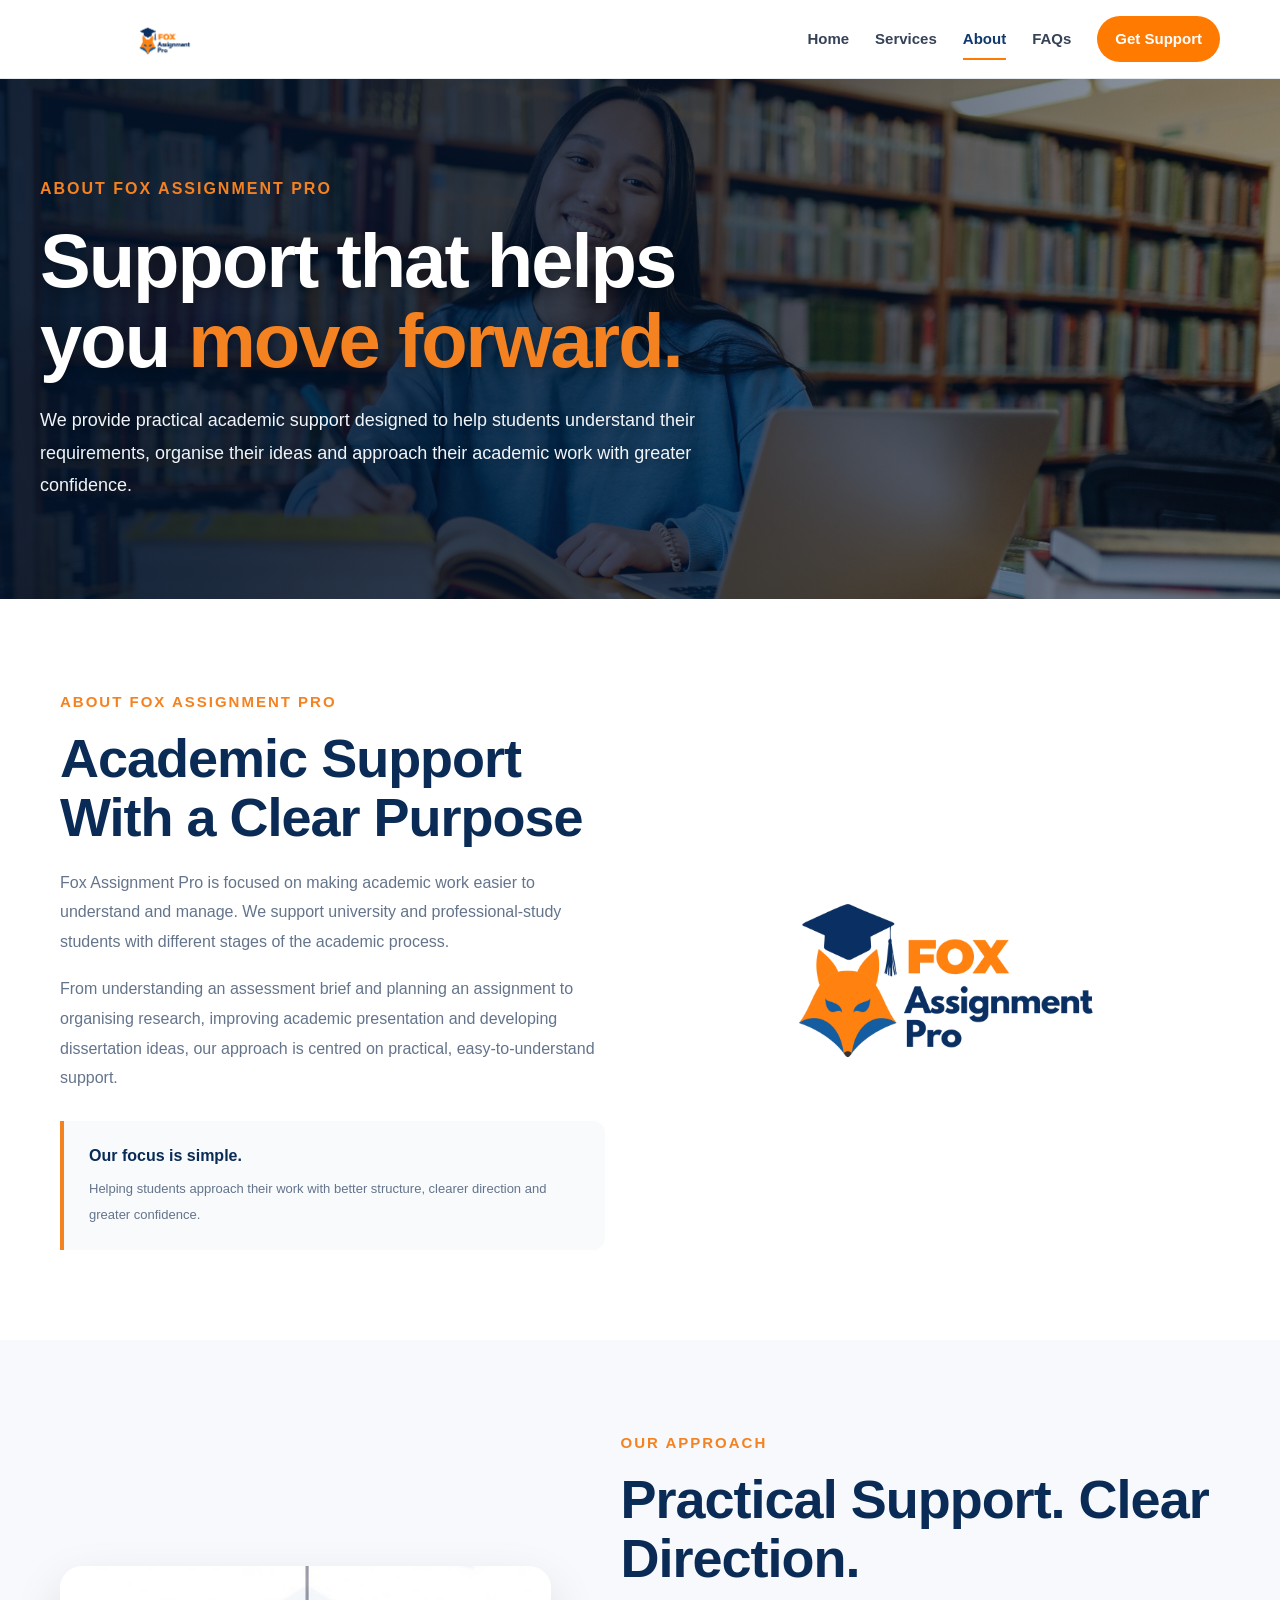
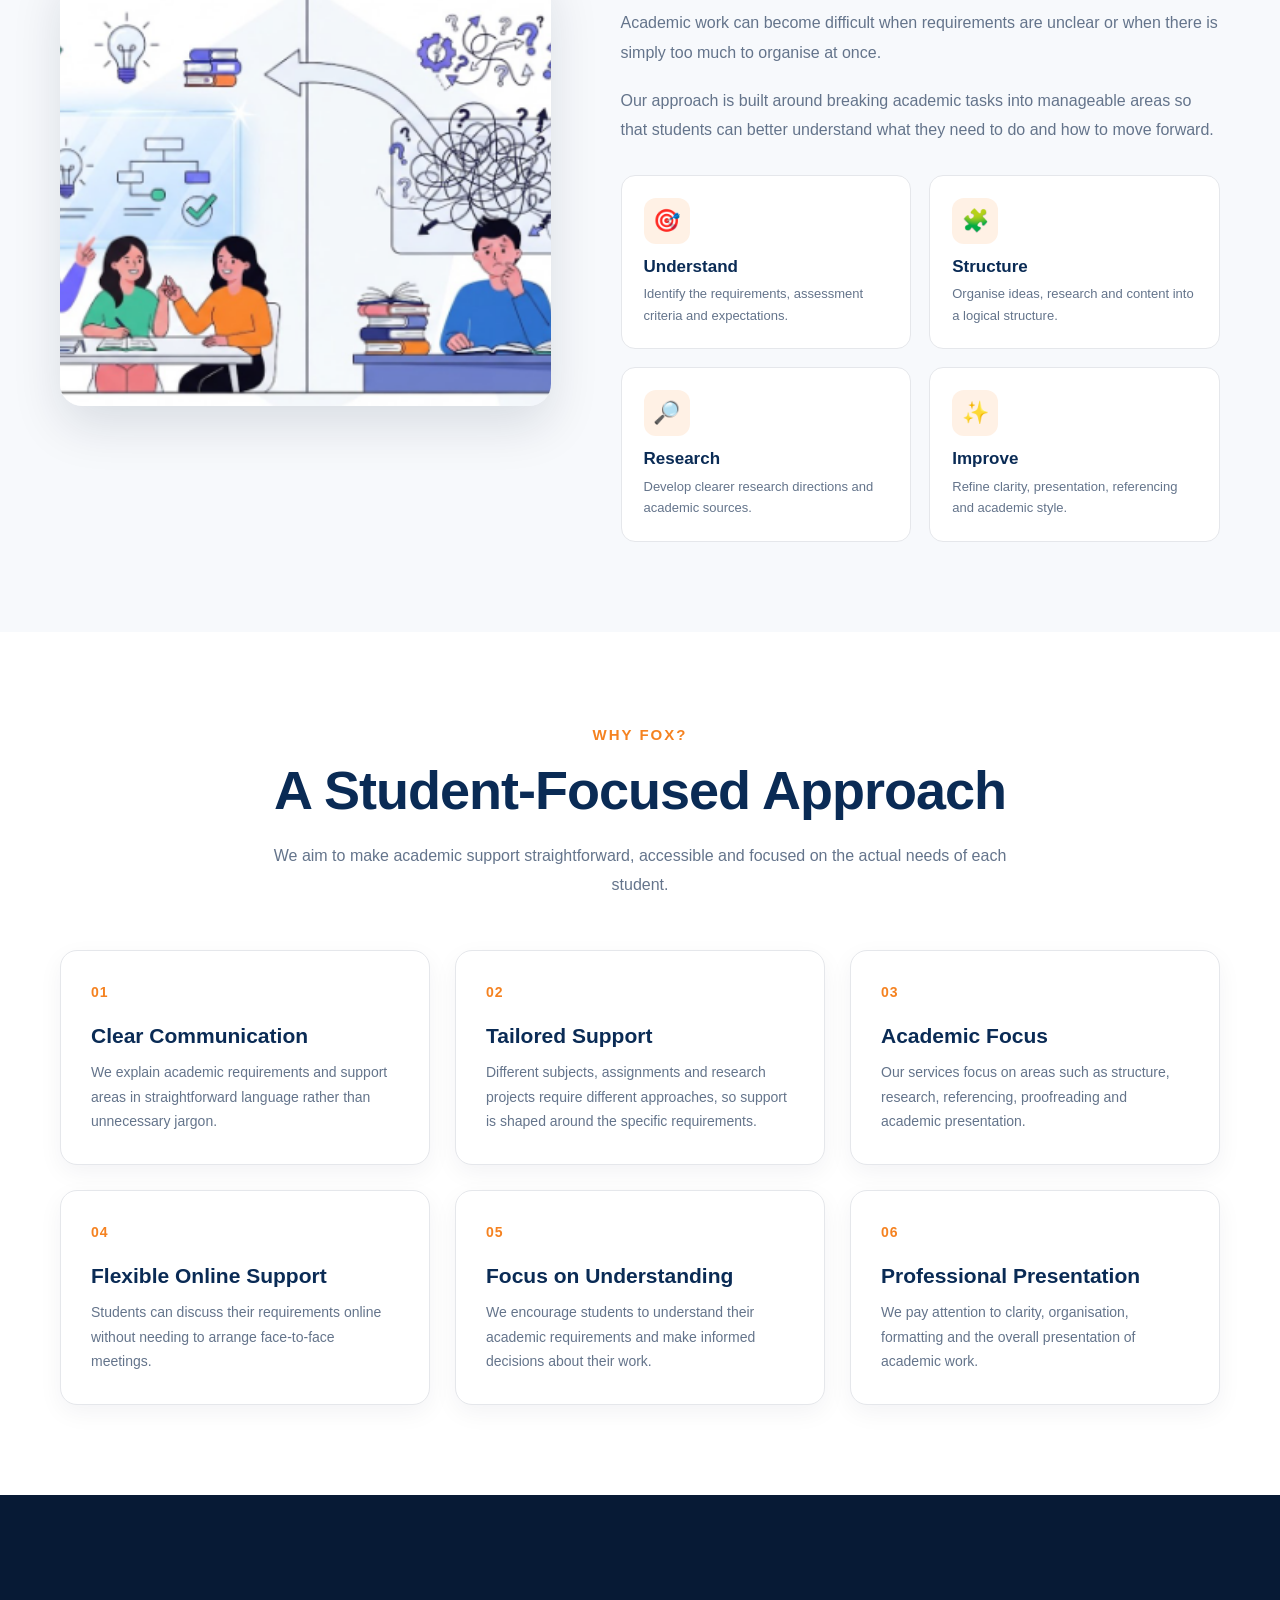
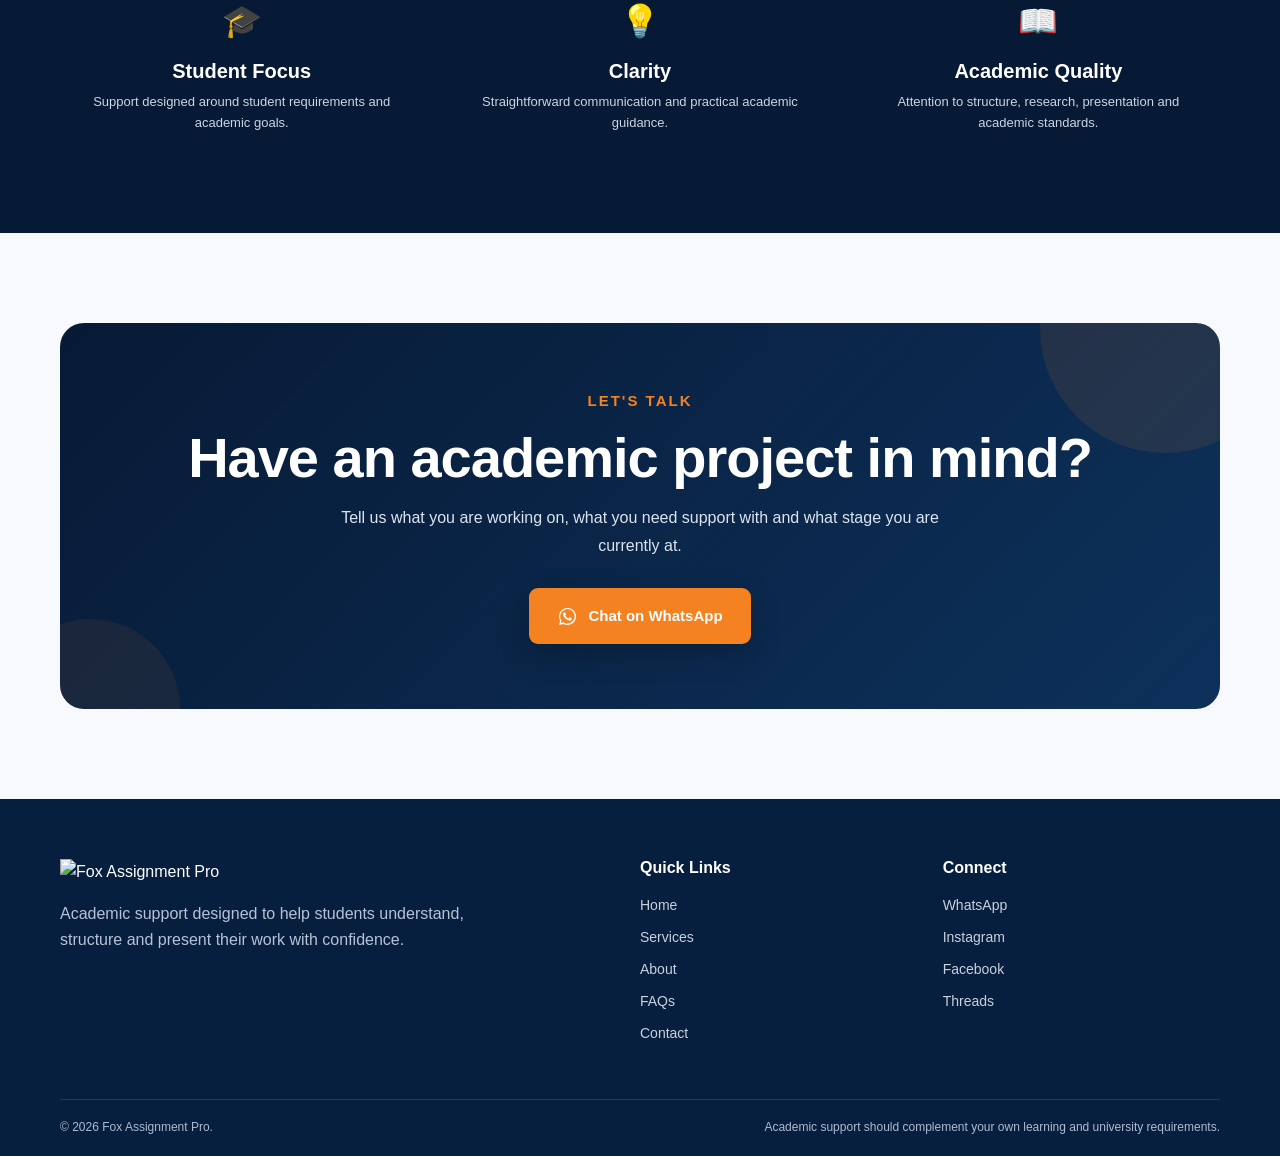
==== commit 4795cc27: "Update about.html" ====
--- a/about.html
+++ b/about.html
@@ -1869,7 +1869,7 @@
 
                 <img
                     class="footer-logo"
-                    src="logo.png"
+                    src="logo-footer.png"
                     alt="Fox Assignment Pro">
 
 
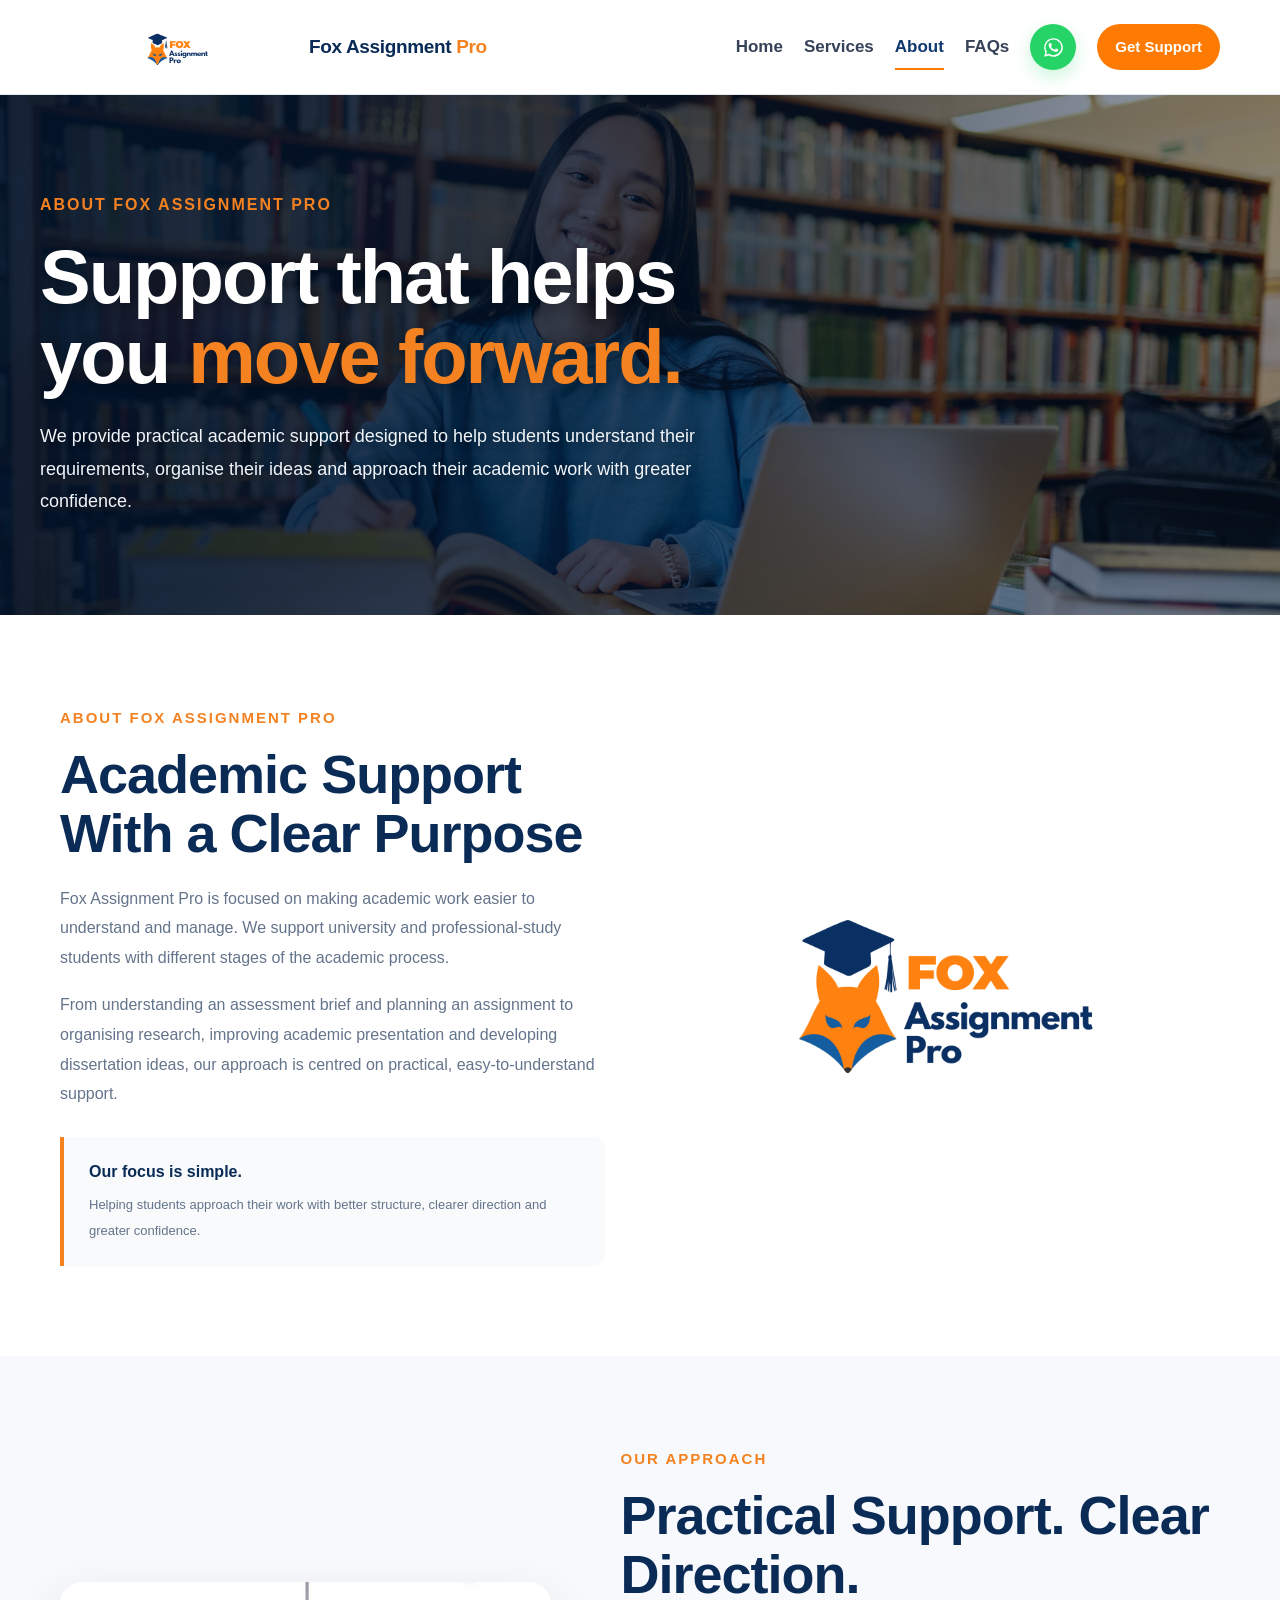
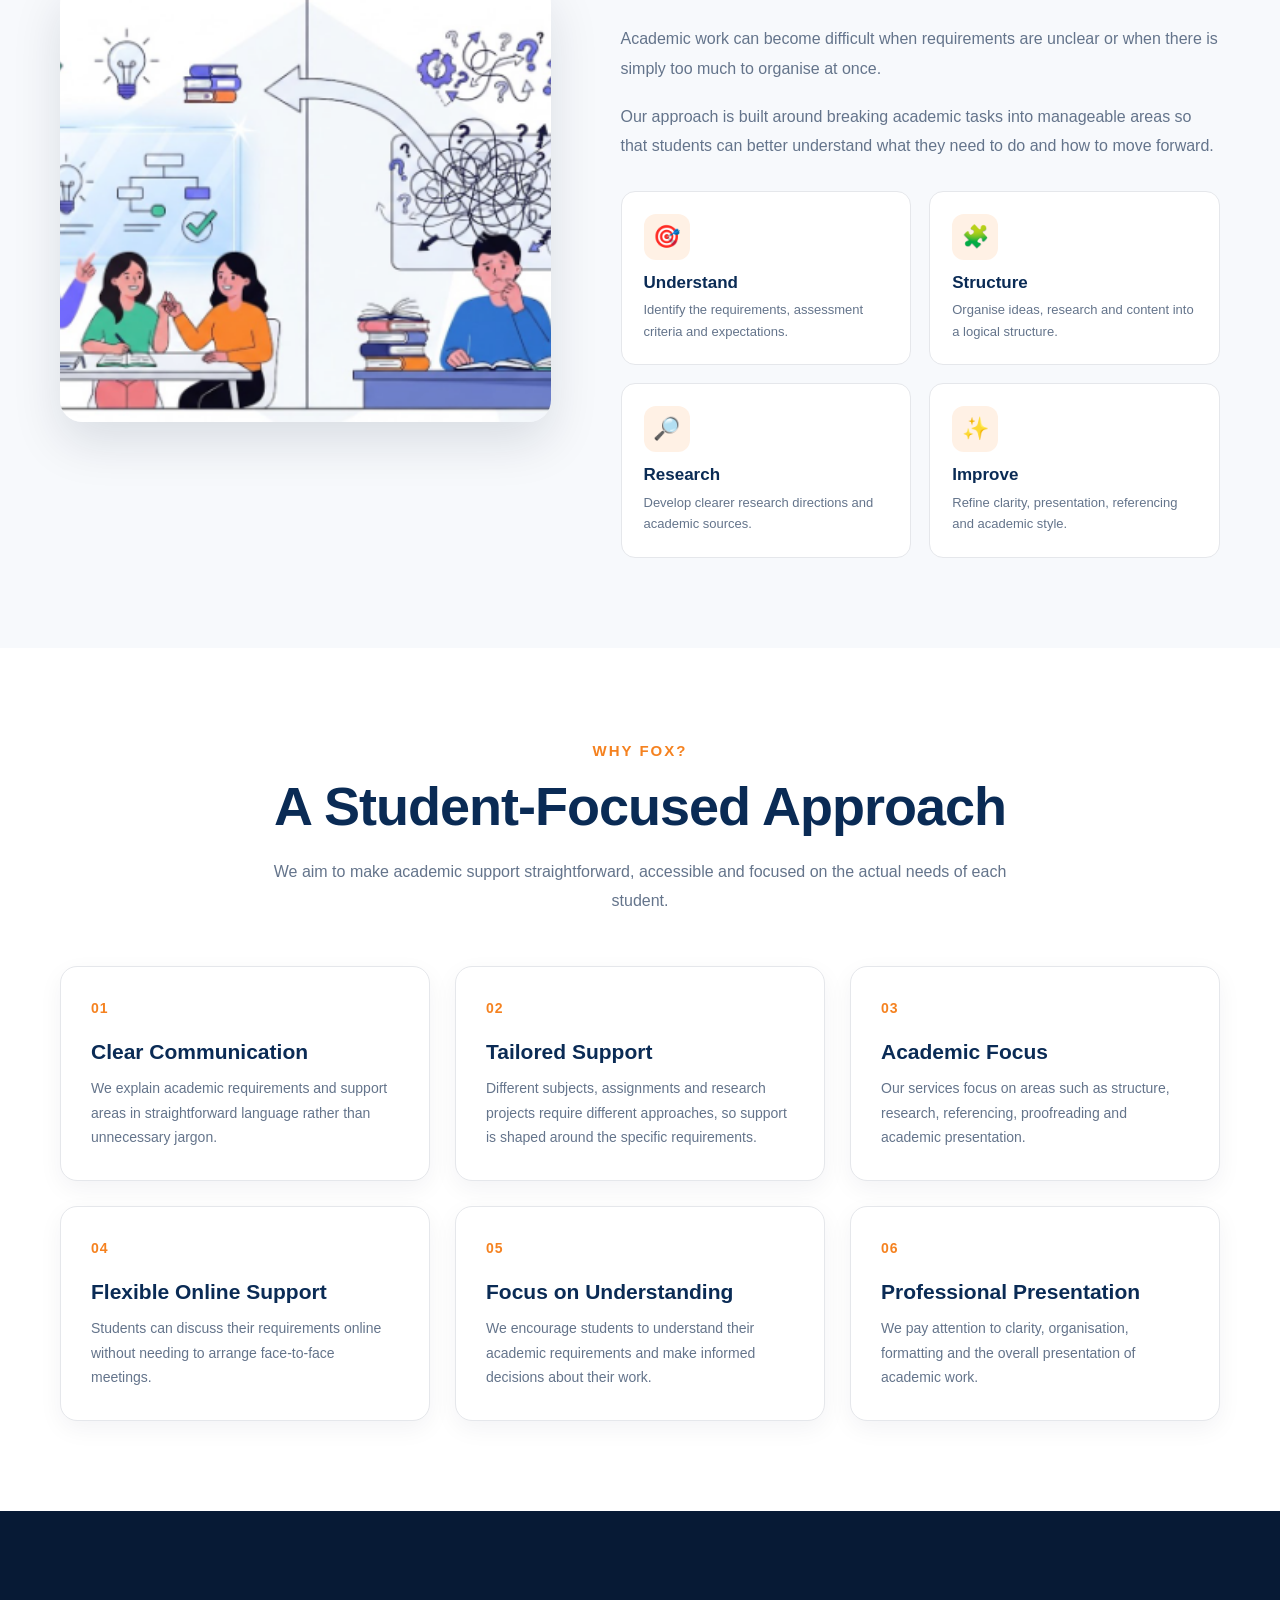
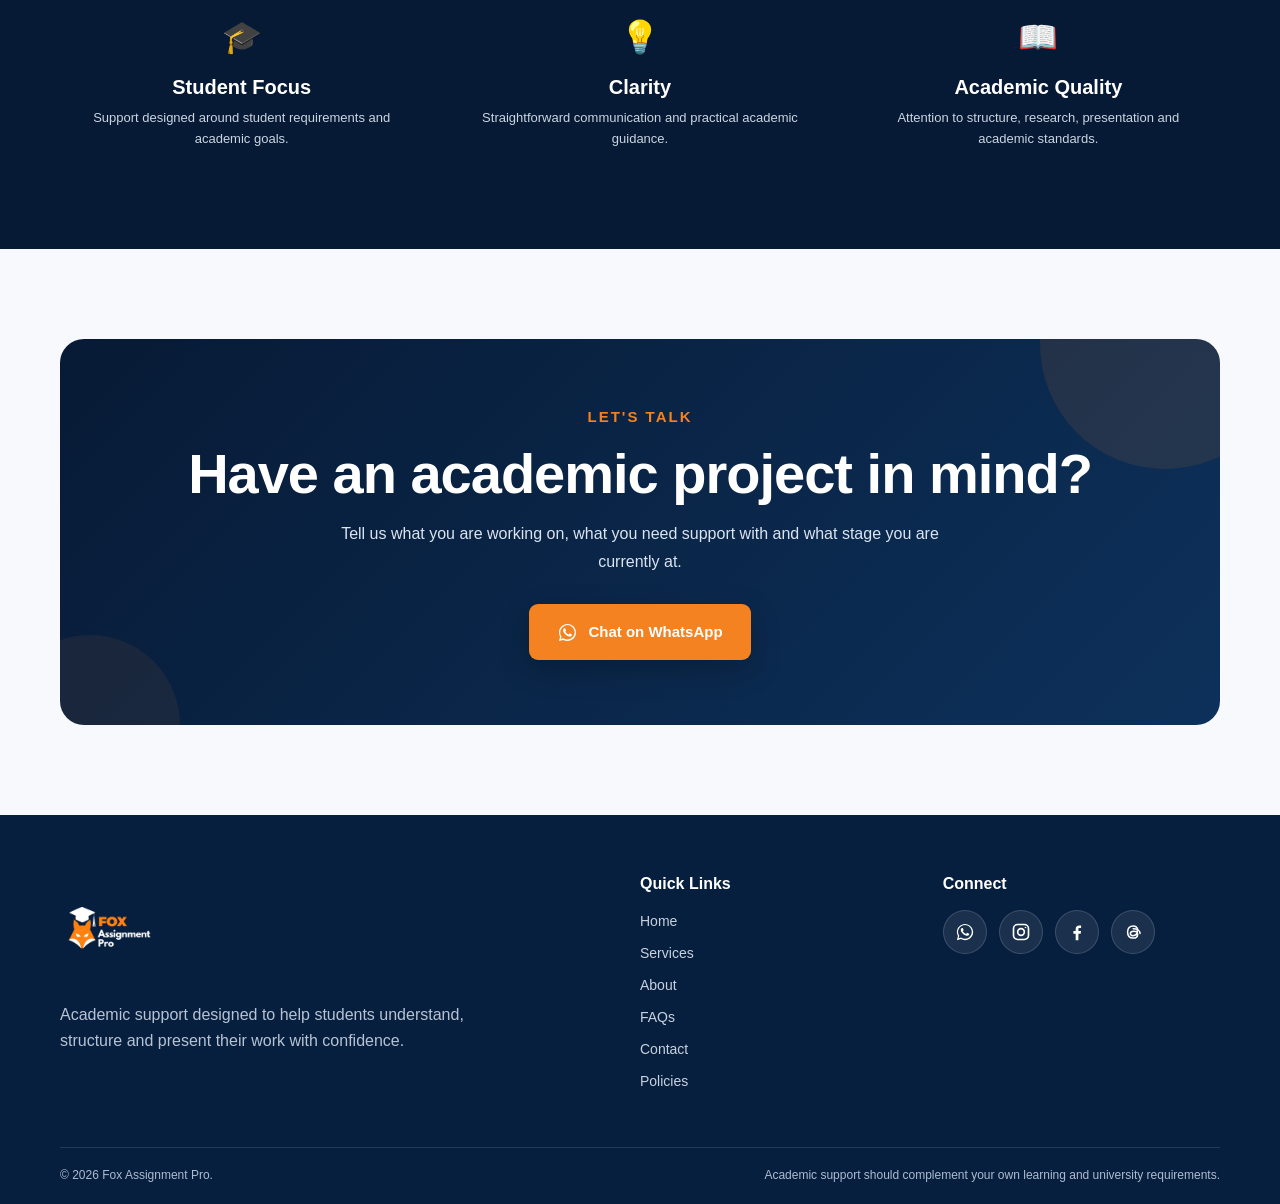
==== commit 16056286: "Update about.html" ====
--- a/about.html
+++ b/about.html
@@ -984,6 +984,197 @@
 
         }
 
+
+/* =====================================================
+           HEADER + FOOTER ENHANCEMENTS
+           Added for larger branding, clearer navigation,
+           WhatsApp shortcut and icon-based footer socials.
+        ===================================================== */
+
+        .site-header .nav-wrap {
+            height: 94px;
+            gap: 24px;
+        }
+
+        .brand-lockup {
+            display: inline-flex;
+            align-items: center;
+            gap: 14px;
+            flex-shrink: 0;
+        }
+
+        .brand-lockup .brand-logo {
+            display: block;
+            width: 235px;
+            height: auto;
+            max-height: 74px;
+            object-fit: contain;
+        }
+
+        .brand-name {
+            color: #0a2b55;
+            font-size: 19px;
+            line-height: 1.05;
+            font-weight: 900;
+            letter-spacing: -0.35px;
+            white-space: nowrap;
+        }
+
+        .brand-name strong {
+            color: #f58220;
+            font-weight: 900;
+        }
+
+        .site-header .nav {
+            gap: 21px;
+        }
+
+        .site-header .nav > a:not(.nav-cta):not(.nav-whatsapp) {
+            font-size: 17px;
+            font-weight: 800;
+        }
+
+        .nav-whatsapp {
+            width: 46px;
+            height: 46px;
+            min-width: 46px;
+            display: inline-flex;
+            align-items: center;
+            justify-content: center;
+            border-radius: 50%;
+            background: #25d366;
+            color: #ffffff !important;
+            box-shadow: 0 7px 18px rgba(37, 211, 102, 0.23);
+            transition: transform 0.25s ease, box-shadow 0.25s ease, background 0.25s ease;
+        }
+
+        .nav-whatsapp::after {
+            display: none !important;
+        }
+
+        .nav-whatsapp svg {
+            width: 23px;
+            height: 23px;
+            display: block;
+        }
+
+        .nav-whatsapp:hover {
+            background: #1fbe5d;
+            color: #ffffff !important;
+            transform: translateY(-2px);
+            box-shadow: 0 10px 24px rgba(37, 211, 102, 0.32);
+        }
+
+        .footer-logo {
+            width: 275px;
+            max-height: 100px;
+            object-fit: contain;
+            object-position: left center;
+            margin-bottom: 18px;
+        }
+
+        .footer-socials {
+            display: flex;
+            align-items: center;
+            gap: 12px;
+            flex-wrap: wrap;
+            margin-top: 13px;
+        }
+
+        .footer .footer-social-link {
+            width: 44px;
+            height: 44px;
+            margin: 0;
+            display: inline-flex;
+            align-items: center;
+            justify-content: center;
+            border-radius: 50%;
+            color: #ffffff;
+            background: rgba(255, 255, 255, 0.08);
+            border: 1px solid rgba(255, 255, 255, 0.15);
+            transition: transform 0.25s ease, background 0.25s ease, border-color 0.25s ease;
+        }
+
+        .footer .footer-social-link svg {
+            width: 20px;
+            height: 20px;
+            display: block;
+        }
+
+        .footer .footer-social-link:hover {
+            color: #ffffff;
+            background: #f58220;
+            border-color: #f58220;
+            transform: translateY(-3px);
+        }
+
+        @media (max-width: 1100px) {
+            .brand-lockup .brand-logo {
+                width: 205px;
+            }
+
+            .brand-name {
+                font-size: 16px;
+            }
+
+            .site-header .nav {
+                gap: 16px;
+            }
+
+            .site-header .nav > a:not(.nav-cta):not(.nav-whatsapp) {
+                font-size: 16px;
+            }
+        }
+
+        @media (max-width: 900px) {
+            .site-header .nav-wrap {
+                height: 86px;
+            }
+
+            .brand-lockup .brand-logo {
+                width: 195px;
+                max-height: 66px;
+            }
+
+            .brand-name {
+                font-size: 16px;
+            }
+
+            .site-header .nav {
+                top: 86px;
+            }
+
+            .nav-whatsapp {
+                width: 46px;
+                height: 46px;
+                align-self: flex-start;
+            }
+        }
+
+        @media (max-width: 620px) {
+            .site-header .nav-wrap {
+                height: 82px;
+            }
+
+            .brand-lockup .brand-logo {
+                width: 195px;
+                max-height: 62px;
+            }
+
+            .brand-name {
+                display: none;
+            }
+
+            .site-header .nav {
+                top: 82px;
+            }
+
+            .footer-logo {
+                width: 255px;
+                max-height: 92px;
+            }
+        }
+
     </style>
 
 </head>
@@ -1000,72 +1191,58 @@
 
         <div class="container nav-wrap">
 
-
             <a
-                class="brand"
-                href="index.html">
+                class="brand brand-lockup"
+                href="index.html"
+                aria-label="Fox Assignment Pro home">
 
                 <img
+                    class="brand-logo"
                     src="logo.png"
                     alt="Fox Assignment Pro logo">
 
+                <span class="brand-name">
+                    Fox Assignment <strong>Pro</strong>
+                </span>
+
             </a>
-
 
             <button
                 class="menu-toggle"
                 aria-label="Open navigation"
                 aria-expanded="false">
-
                 ☰
-
             </button>
 
-
-            <nav class="nav">
-
-
-                <a href="index.html">
-
-                    Home
+            <nav class="nav" aria-label="Primary navigation">
+
+                <a href="index.html">Home</a>
+                <a href="services.html">Services</a>
+                <a class="active" href="about.html">About</a>
+                <a href="faq.html">FAQs</a>
+
+                <a
+                    class="nav-whatsapp"
+                    href="https://wa.me/447916691104"
+                    target="_blank"
+                    rel="noopener"
+                    aria-label="Chat with Fox Assignment Pro on WhatsApp"
+                    title="WhatsApp">
+
+                    <svg
+                        viewBox="0 0 32 32"
+                        xmlns="http://www.w3.org/2000/svg"
+                        aria-hidden="true">
+                        <path
+                            fill="currentColor"
+                            d="M16 3C8.82 3 3 8.82 3 16c0 2.3.6 4.55 1.74 6.54L3 29l6.64-1.7A12.94 12.94 0 0 0 16 29c7.18 0 13-5.82 13-13S23.18 3 16 3zm0 23.7c-2.05 0-4.06-.55-5.81-1.6l-.42-.25-3.94 1.01 1.05-3.83-.27-.44A10.95 10.95 0 1 1 16 26.7zm6-8.22c-.33-.17-1.96-.97-2.26-1.08-.3-.11-.52-.17-.74.17-.22.33-.85 1.08-1.04 1.3-.19.22-.38.25-.71.08-.33-.17-1.4-.52-2.67-1.65-.99-.88-1.66-1.96-1.85-2.29-.19-.33-.02-.51.14-.68.15-.15.33-.38.49-.57.16-.19.22-.33.33-.55.11-.22.06-.41-.03-.58-.08-.17-.74-1.78-1.01-2.44-.27-.64-.54-.55-.74-.56h-.63c-.22 0-.58.08-.88.41-.3.33-1.16 1.13-1.16 2.76s1.19 3.2 1.35 3.42c.17.22 2.34 3.58 5.67 5.02.79.34 1.41.54 1.89.69.79.25 1.5.21 2.07.13.63-.09 1.96-.8 2.24-1.57.27-.77.27-1.43.19-1.57-.08-.14-.3-.22-.63-.39z"/>
+                    </svg>
 
                 </a>
 
-
-                <a href="services.html">
-
-                    Services
-
-                </a>
-
-
-                <a
-                    class="active"
-                    href="about.html">
-
-                    About
-
-                </a>
-
-
-                <a href="faq.html">
-
-                    FAQs
-
-                </a>
-
-
-                <a
-                    class="nav-cta"
-                    href="contact.html">
-
-                    Get Support
-
-                </a>
-
+                <a class="nav-cta" href="contact.html">Get Support</a>
 
             </nav>
-
 
         </div>
 
@@ -1860,162 +2037,113 @@
 
     <footer class="footer">
 
-
         <div class="container footer-grid">
 
-
             <div>
-
 
                 <img
                     class="footer-logo"
                     src="logo-footer.png"
                     alt="Fox Assignment Pro">
 
-
                 <p>
-
                     Academic support designed to help students
                     understand, structure and present their work
                     with confidence.
-
                 </p>
 
-
             </div>
 
-
-
             <div>
 
-
-                <h3>
-
-                    Quick Links
-
-                </h3>
-
-
-                <a href="index.html">
-
-                    Home
-
-                </a>
-
-
-                <a href="services.html">
-
-                    Services
-
-                </a>
-
-
-                <a href="about.html">
-
-                    About
-
-                </a>
-
-
-                <a href="faq.html">
-
-                    FAQs
-
-                </a>
-
-
-                <a href="contact.html">
-
-                    Contact
-
-                </a>
-
+                <h3>Quick Links</h3>
+
+                <a href="index.html">Home</a>
+                <a href="services.html">Services</a>
+                <a href="about.html">About</a>
+                <a href="faq.html">FAQs</a>
+                <a href="contact.html">Contact</a>
+                <a href="policies.html">Policies</a>
 
             </div>
 
-
-
             <div>
 
-
-                <h3>
-
-                    Connect
-
-                </h3>
-
-
-                <a
-                    href="https://wa.me/447916691104"
-                    target="_blank"
-                    rel="noopener">
-
-                    WhatsApp
-
-                </a>
-
-
-                <a
-                    href="https://www.instagram.com/foxassignmentpro1/"
-                    target="_blank"
-                    rel="noopener">
-
-                    Instagram
-
-                </a>
-
-
-                <a
-                    href="https://www.facebook.com/profile.php?id=61591156565168&sk=about"
-                    target="_blank"
-                    rel="noopener">
-
-                    Facebook
-
-                </a>
-
-
-                <a
-                    href="https://www.threads.com/@foxassignmentpro1/"
-                    target="_blank"
-                    rel="noopener">
-
-                    Threads
-
-                </a>
-
+                <h3>Connect</h3>
+
+                <div class="footer-socials" aria-label="Social media links">
+
+                    <a
+                        class="footer-social-link"
+                        href="https://wa.me/447916691104"
+                        target="_blank"
+                        rel="noopener"
+                        aria-label="WhatsApp"
+                        title="WhatsApp">
+                        <svg viewBox="0 0 32 32" xmlns="http://www.w3.org/2000/svg" aria-hidden="true">
+                            <path fill="currentColor" d="M16 3C8.82 3 3 8.82 3 16c0 2.3.6 4.55 1.74 6.54L3 29l6.64-1.7A12.94 12.94 0 0 0 16 29c7.18 0 13-5.82 13-13S23.18 3 16 3zm0 23.7c-2.05 0-4.06-.55-5.81-1.6l-.42-.25-3.94 1.01 1.05-3.83-.27-.44A10.95 10.95 0 1 1 16 26.7zm6-8.22c-.33-.17-1.96-.97-2.26-1.08-.3-.11-.52-.17-.74.17-.22.33-.85 1.08-1.04 1.3-.19.22-.38.25-.71.08-.33-.17-1.4-.52-2.67-1.65-.99-.88-1.66-1.96-1.85-2.29-.19-.33-.02-.51.14-.68.15-.15.33-.38.49-.57.16-.19.22-.33.33-.55.11-.22.06-.41-.03-.58-.08-.17-.74-1.78-1.01-2.44-.27-.64-.54-.55-.74-.56h-.63c-.22 0-.58.08-.88.41-.3.33-1.16 1.13-1.16 2.76s1.19 3.2 1.35 3.42c.17.22 2.34 3.58 5.67 5.02.79.34 1.41.54 1.89.69.79.25 1.5.21 2.07.13.63-.09 1.96-.8 2.24-1.57.27-.77.27-1.43.19-1.57-.08-.14-.3-.22-.63-.39z"/>
+                        </svg>
+                    </a>
+
+                    <a
+                        class="footer-social-link"
+                        href="https://www.instagram.com/foxassignmentpro1/"
+                        target="_blank"
+                        rel="noopener"
+                        aria-label="Instagram"
+                        title="Instagram">
+                        <svg viewBox="0 0 24 24" fill="none" stroke="currentColor" stroke-width="2" stroke-linecap="round" stroke-linejoin="round" aria-hidden="true">
+                            <rect x="3" y="3" width="18" height="18" rx="5"></rect>
+                            <circle cx="12" cy="12" r="4"></circle>
+                            <circle cx="17.4" cy="6.6" r="1" fill="currentColor" stroke="none"></circle>
+                        </svg>
+                    </a>
+
+                    <a
+                        class="footer-social-link"
+                        href="https://www.facebook.com/profile.php?id=61591156565168&amp;sk=about"
+                        target="_blank"
+                        rel="noopener"
+                        aria-label="Facebook"
+                        title="Facebook">
+                        <svg viewBox="0 0 24 24" fill="currentColor" aria-hidden="true">
+                            <path d="M13.65 22v-8h2.75l.42-3.2h-3.17V8.75c0-.93.26-1.56 1.59-1.56h1.69V4.33c-.29-.04-1.29-.13-2.45-.13-2.42 0-4.08 1.48-4.08 4.19v2.41H7.67V14h2.73v8h3.25z"></path>
+                        </svg>
+                    </a>
+
+                    <a
+                        class="footer-social-link"
+                        href="https://www.threads.com/@foxassignmentpro1/"
+                        target="_blank"
+                        rel="noopener"
+                        aria-label="Threads"
+                        title="Threads">
+                        <svg viewBox="0 0 24 24" fill="none" stroke="currentColor" stroke-width="1.8" stroke-linecap="round" stroke-linejoin="round" aria-hidden="true">
+                            <path d="M17.6 8.7c-.6-2.5-2.5-4-5.4-4-4 0-6.7 2.9-6.7 7.3s2.5 7.3 6.5 7.3c3.3 0 5.6-1.8 5.6-4.4 0-2.3-1.8-3.8-4.7-3.8-2.4 0-4.1 1.1-4.1 2.8 0 1.5 1.3 2.5 3.1 2.5 3.2 0 5.4-2.3 5.4-5.5 0-.8-.1-1.5-.3-2.2"></path>
+                            <path d="M12.2 8.1c2.5 0 4.5.5 6 1.5 1.5 1 2.3 2.4 2.3 4.1"></path>
+                        </svg>
+                    </a>
+
+                </div>
 
             </div>
 
-
         </div>
 
-
-
         <div class="container footer-bottom">
 
-
             <span>
-
-                ©
-                <span id="year"></span>
-                Fox Assignment Pro.
-
+                © <span id="year"></span> Fox Assignment Pro.
             </span>
 
-
             <span>
-
                 Academic support should complement
                 your own learning and university
                 requirements.
-
             </span>
 
-
         </div>
 
-
     </footer>
 
 
